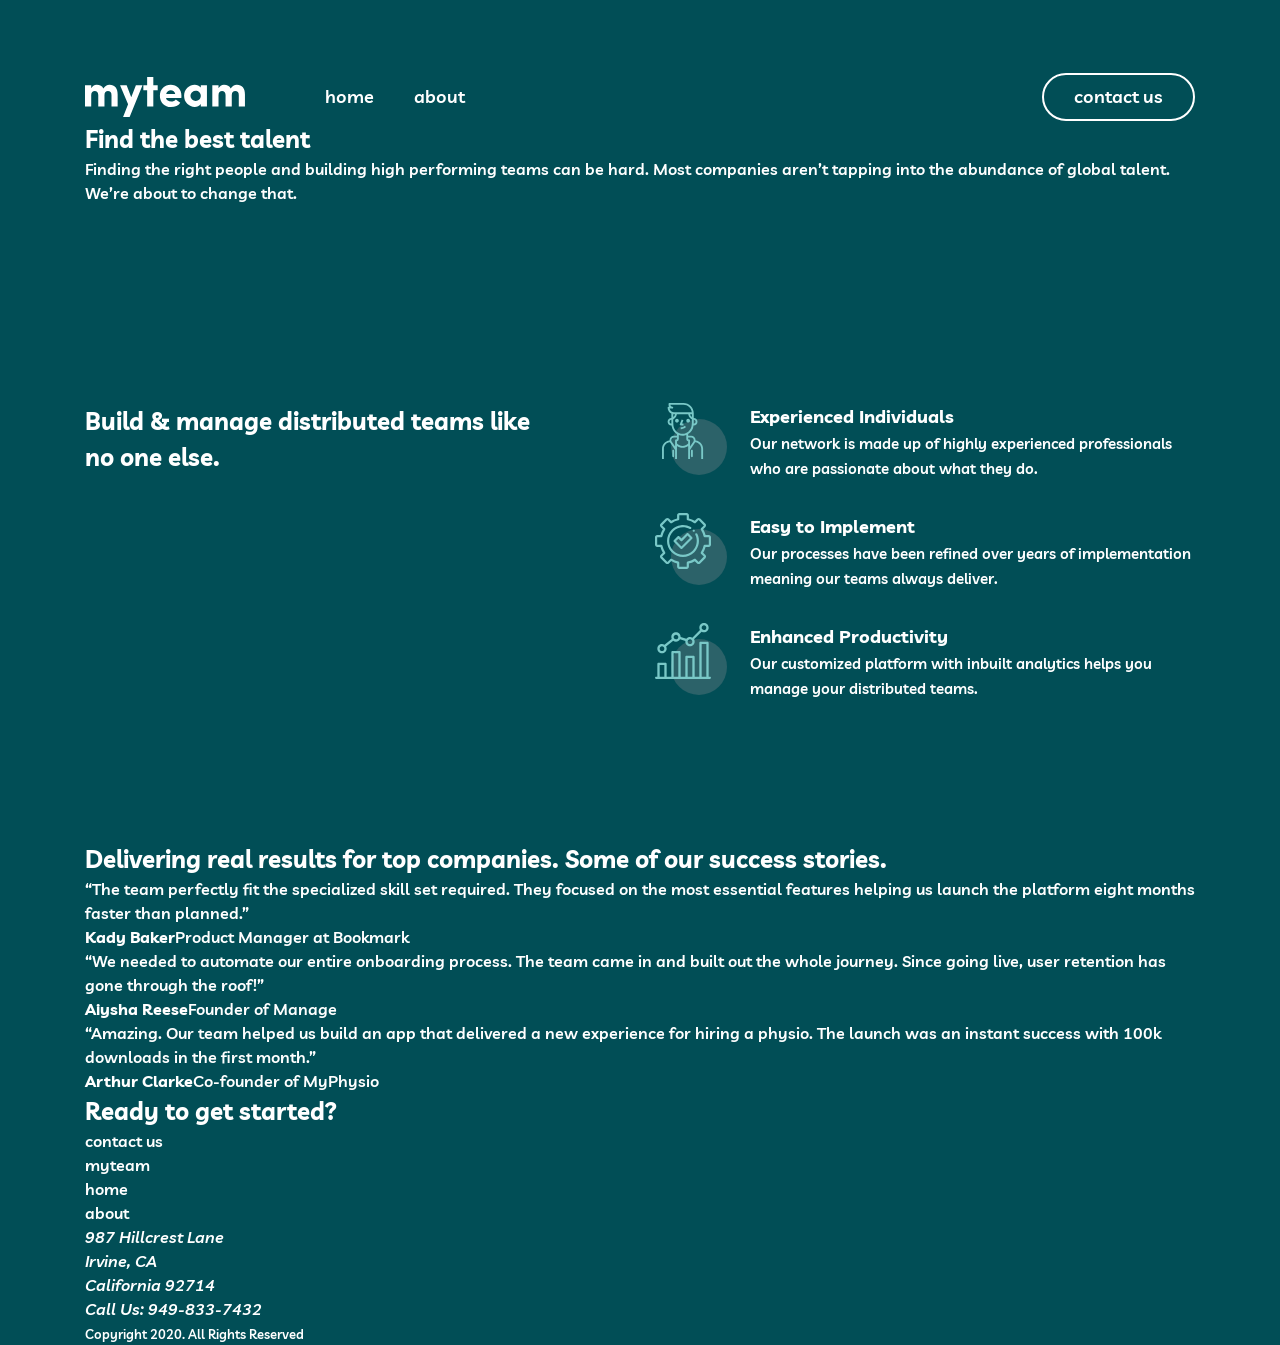
==== index.html @ cf7b3258 "D03.2: style three benefit rows" ====
<!doctype html>
<html lang="en">
  <head>
    <meta charset="UTF-8" />
    <meta name="viewport" content="width=device-width, initial-scale=1.0" />
    <meta name="description" content="myteam — building outstanding teams" />
    <title>Home | myteam</title>
    <!-- Fonts loaded on every page; do not add another @import. -->
    <link rel="preconnect" href="https://fonts.googleapis.com" />
    <link rel="preconnect" href="https://fonts.gstatic.com" crossorigin />
    <link href="https://fonts.googleapis.com/css2?family=Livvic:wght@600;700&display=swap" rel="stylesheet" />
    <!-- CSS order is important: reset, shared base, shared components, page-specific. -->
    <link rel="stylesheet" href="css/normalize.css" />
    <link rel="stylesheet" href="css/general.css" />
    <link rel="stylesheet" href="css/global.css" />
    <link rel="stylesheet" href="css/style.css" />
    <!-- JS is intentionally empty: behavior is implemented in the assigned Jira task. -->
    <script src="js/main.js" defer></script>
    <script src="js/navigation.js" defer></script>
  </head>
  <body>
    <!-- START D01 / T01 / M01: GLOBAL NAVIGATION; edit this entire <header class="site-header"> only for Navigation tasks. -->
    <header class="site-header">
      <div class="container">
        <nav class="site-nav" aria-label="Main navigation">
          <a class="site-nav__logo" href="index.html" aria-label="myteam – Home">
            <img src="img/icons/nav-logo.svg" alt="myteam" />
          </a>
          <!-- M01: hamburger button; implement mobile appearance and JS in the Mobile Navigation task. -->
          <button
            class="site-nav__toggle"
            type="button"
            aria-label="Open menu"
            aria-controls="site-nav-panel"
            aria-expanded="false"
          >
            <span aria-hidden="true">☰</span>
          </button>
          <!-- One set of links is reused for desktop, tablet and mobile. Do not duplicate the <nav>. -->
          <div class="site-nav__panel" id="site-nav-panel">
            <button class="site-nav__close" type="button" aria-label="Close menu">
              <span aria-hidden="true">×</span>
            </button>
            <ul class="site-nav__links">
              <li><a href="index.html" aria-current="page">home</a></li>
              <li><a href="about.html">about</a></li>
            </ul>
            <a class="site-nav__contact" href="contact.html">contact us</a>
          </div>
        </nav>
      </div>
    </header>
    <!-- END D01 / T01 / M01: GLOBAL NAVIGATION -->
    <main id="main-content">
      <!-- START D02 / T02 / M02: HOME HERO; only <section class="home-hero">. Navigation is NOT part of this task. -->
      <section class="home-hero" aria-labelledby="home-title">
        <div class="container">
          <h1 class="home-hero__title" id="home-title">Find the best <span>talent</span></h1>
          <p class="home-hero__text">
            Finding the right people and building high performing teams can be hard. Most companies aren’t tapping into
            the abundance of global talent. We’re about to change that.
          </p>
          <!-- D02: insert Figma decorative elements here or via scoped CSS. -->
        </div>
      </section>
      <!-- END D02 / T02 / M02: HOME HERO -->

      <!-- START D03 / T03 / M03: HOME BENEFITS; only <section class="home-features">. -->
      <section class="home-features" aria-labelledby="features-title">
        <div class="container">
          <h2 class="home-features__title" id="features-title">
            Build &amp; manage distributed teams like no one else.
          </h2>
          <ul class="home-features__list">
            <li class="home-features__item">
              <!-- D03: add icon exported from Figma. -->
              <img class="home-features__icon" src="img/icons/icon-person.svg" alt="Person icon" />
              <article class="home-features__content">
                <h3>Experienced Individuals</h3>
                <p>Our network is made up of highly experienced professionals who are passionate about what they do.</p>
              </article>
            </li>
            <li class="home-features__item">
              <!-- D03: add icon exported from Figma. -->
              <img class="home-features__icon" src="img/icons/icon-cog.svg" alt="Gear with checkmark icon" />
              <article class="home-features__content">
                <h3>Easy to Implement</h3>
                <p>Our processes have been refined over years of implementation meaning our teams always deliver.</p>
              </article>
            </li>
            <li class="home-features__item">
              <!-- D03: add icon exported from Figma. -->
              <img class="home-features__icon" src="img/icons/icon-chart.svg" alt="Productivity chart icon" />
              <article class="home-features__content">
                <h3>Enhanced Productivity</h3>
                <p>Our customized platform with inbuilt analytics helps you manage your distributed teams.</p>
              </article>
            </li>
          </ul>
        </div>
      </section>
      <!-- END D03 / T03 / M03: HOME BENEFITS -->

      <!-- START D04 / T04 / M04: HOME TESTIMONIALS; only <section class="home-testimonials">. -->
      <section class="home-testimonials" aria-labelledby="testimonials-title">
        <div class="container">
          <h2 class="home-testimonials__title" id="testimonials-title">
            Delivering real results for top companies. Some of our success stories.
          </h2>
          <div class="home-testimonials__grid">
            <figure class="home-testimonials__item">
              <blockquote>
                <p>
                  “The team perfectly fit the specialized skill set required. They focused on the most essential
                  features helping us launch the platform eight months faster than planned.”
                </p>
              </blockquote>
              <figcaption><strong>Kady Baker</strong><span>Product Manager at Bookmark</span></figcaption>
              <!-- D04: add Kady portrait from Figma. -->
            </figure>
            <figure class="home-testimonials__item">
              <blockquote>
                <p>
                  “We needed to automate our entire onboarding process. The team came in and built out the whole
                  journey. Since going live, user retention has gone through the roof!”
                </p>
              </blockquote>
              <figcaption><strong>Aiysha Reese</strong><span>Founder of Manage</span></figcaption>
              <!-- D04: add Aiysha portrait from Figma. -->
            </figure>
            <figure class="home-testimonials__item">
              <blockquote>
                <p>
                  “Amazing. Our team helped us build an app that delivered a new experience for hiring a physio. The
                  launch was an instant success with 100k downloads in the first month.”
                </p>
              </blockquote>
              <figcaption><strong>Arthur Clarke</strong><span>Co-founder of MyPhysio</span></figcaption>
              <!-- D04: add Arthur portrait from Figma. -->
            </figure>
          </div>
        </div>
      </section>
      <!-- END D04 / T04 / M04: HOME TESTIMONIALS -->
    </main>
    <!-- START D09 / T09 / M09: GLOBAL CTA; present on Home and About only. -->
    <aside class="site-cta" aria-labelledby="cta-heading">
      <div class="container">
        <h2 id="cta-heading" class="site-cta__title">Ready to get started?</h2>
        <a class="site-cta__link" href="contact.html">contact us</a>
      </div>
    </aside>
    <!-- END D09 / T09 / M09: GLOBAL CTA -->
    <!-- START D09 / T09 / M09: GLOBAL FOOTER; identical ownership on all three pages. -->
    <footer class="site-footer">
      <div class="container">
        <div class="site-footer__brand">
          <a class="site-footer__logo" href="index.html" aria-label="myteam – Home">myteam</a>
          <nav aria-label="Footer navigation">
            <ul class="site-footer__links">
              <li><a href="index.html">home</a></li>
              <li><a href="about.html">about</a></li>
            </ul>
          </nav>
        </div>
        <address class="site-footer__address">
          987 Hillcrest Lane<br />Irvine, CA<br />California 92714<br /><a href="tel:+19498337432"
            >Call Us: 949-833-7432</a
          >
        </address>
        <div class="site-footer__social">
          <!-- D09: insert Figma social SVG links with accessible labels. -->
        </div>
        <small class="site-footer__copy">Copyright 2020. All Rights Reserved</small>
      </div>
    </footer>
    <!-- END D09 / T09 / M09: GLOBAL FOOTER -->
  </body>
</html>
---- css/general.css ----
/* Shared tokens, typography, layout utilities. Desktop-first project. */
:root {
  --color-midnight-green: #014e56;
  --color-light-coral: #f67e7e;
  --color-white: #ffffff;
  --color-rapture-blue: #79c8c7;
  --color-police-blue: #2c6269;
  --color-deep-jungle-green: #004047;
  --color-sacramento-green: #012f34;
  --color-dark-green: #002529;
  --font-main: "Livvic", Arial, sans-serif;
  --container-max: 1110px;
  --page-gutter: 24px;
}
html { scroll-behavior: smooth; }
body { min-width: 320px; font-family: var(--font-main); font-weight: 600; line-height: 1.5; color: var(--color-white); background: var(--color-midnight-green); }
.container { width: min(calc(100% - 2 * var(--page-gutter)), var(--container-max)); margin-inline: auto; }
a { text-decoration: none; }
a:focus-visible, button:focus-visible, input:focus-visible, textarea:focus-visible { outline: 3px solid var(--color-rapture-blue); outline-offset: 3px; }
/* Livvic loaded via Google Fonts <link> in each HTML page. */
/* Breakpoints to coordinate with Figma: tablet and mobile styles are intentionally not implemented. */

/* Antraščių storis pagal Figma Design System; dydžiai nustatomi konkrečiose sekcijose. */
h1, h2, h3 { font-weight: 700; }
---- css/global.css ----
/* Shared components on all pages. Do NOT edit normalize.css or general.css for a section. */
/* GLOBAL NAVIGATION <header.site-header> / <nav.site-nav>: D01, T01, M01. */
/* GLOBAL CTA <aside.site-cta>: D09, T09, M09 (Home and About only). */
/* GLOBAL FOOTER <footer.site-footer>: D09, T09, M09 (all pages). */
/* Tablet and Mobile rules are deliberately placed after Desktop rules. */

/* =================== DESKTOP =================== */

/* ===== START D01 — NAVIGATION | OWNED SELECTORS: .site-header, .site-nav, .site-nav__logo, .site-nav__panel, .site-nav__links, .site-nav__contact, .site-nav__toggle, .site-nav__close ===== */
/* Initial scaffold behavior: menu controls are hidden on Desktop. M01 shows them on Mobile. */

.site-header {
  padding-top: 4.56rem;
}

.site-nav {
  display: flex;
  align-items: center;
  gap: 5rem;
  font-size: 1.125rem;
  line-height: 1.75rem;
}

.site-nav__logo {
  display: block;
  flex-shrink: 0;
  width: 10rem;
  height: 2.5rem;
}

.site-nav__logo img {
  display: block;
  width: 100%;
  height: 100%;
}

.site-nav__panel {
  display: flex;
  flex: 1;
  align-items: center;
  justify-content: space-between;
}

.site-nav__links {
  display: flex;
  align-items: center;
  gap: 2.5rem;
  list-style: none;
  margin: 0;
  padding: 0;
}

.site-nav__links a {
  display: block;
}

.site-nav__links a:hover {
  color: var(--color-light-coral);
}

.site-nav__contact {
  display: flex;
  align-items: center;
  justify-content: center;
  width: 9.5625rem;
  height: 3rem;
  flex-shrink: 0;
  border-radius: 1.5rem;
  border: 2px solid var(--color-white);
  font-size: 1.125rem;
  line-height: 1.75rem;
}

.site-nav__contact:hover {
  background-color: var(--color-white);
  color: var(--color-dark-green);
}

.site-nav__toggle,
.site-nav__close {
  display: none;
}

/* D01: add remaining desktop navigation styles here. */

/* ===== END D01 — NAVIGATION ===== */

/* ===== START D09 — CTA | OWNED SELECTORS: .site-cta and children ===== */
/* Add only D09 — CTA rules for .site-cta and children here. */
/* ===== END D09 — CTA ===== */

/* ===== START D09 — FOOTER | OWNED SELECTORS: .site-footer and children ===== */
/* Add only D09 — FOOTER rules for .site-footer and children here. */
/* ===== END D09 — FOOTER ===== */

/* =================== TABLET | 1023px and below =================== */

/* ===== START T01 — NAVIGATION | OWNED SELECTORS: .site-header, .site-nav and children ===== */
@media (max-width: 1023px) {
  /* Add only T01 — NAVIGATION rules for .site-header, .site-nav and children here. */
}
/* ===== END T01 — NAVIGATION ===== */

/* ===== START T09 — CTA | OWNED SELECTORS: .site-cta and children ===== */
@media (max-width: 1023px) {
  /* Add only T09 — CTA rules for .site-cta and children here. */
}
/* ===== END T09 — CTA ===== */

/* ===== START T09 — FOOTER | OWNED SELECTORS: .site-footer and children ===== */
@media (max-width: 1023px) {
  /* Add only T09 — FOOTER rules for .site-footer and children here. */
}
/* ===== END T09 — FOOTER ===== */

/* =================== MOBILE | 767px and below =================== */

/* ===== START M01 — NAVIGATION | OWNED SELECTORS: .site-header, .site-nav and children ===== */
@media (max-width: 767px) {
  /* Add only M01 — NAVIGATION rules for .site-header, .site-nav and children here. */
}
/* ===== END M01 — NAVIGATION ===== */

/* ===== START M09 — CTA | OWNED SELECTORS: .site-cta and children ===== */
@media (max-width: 767px) {
  /* Add only M09 — CTA rules for .site-cta and children here. */
}
/* ===== END M09 — CTA ===== */

/* ===== START M09 — FOOTER | OWNED SELECTORS: .site-footer and children ===== */
@media (max-width: 767px) {
  /* Add only M09 — FOOTER rules for .site-footer and children here. */
}
/* ===== END M09 — FOOTER ===== */
---- css/style.css ----
/* Home page only: index.html. Do not style Navigation, CTA or Footer here. */

/* =================== DESKTOP =================== */

/* ===== START D02 — HOME HERO | OWNED SELECTORS: .home-hero and children ===== */
/* Add only D02 — HOME HERO rules for .home-hero and children here. */
/* ===== END D02 — HOME HERO ===== */

/* ===== START D03 — HOME BENEFITS | OWNED SELECTORS: .home-features and children ===== */
.home-features {
  padding-block: 8.75rem;
}

.home-features > .container {
  display: grid;
  grid-template-columns: minmax(0, 27.8125rem) minmax(0, 33.75rem);
  column-gap: 7.8125rem;
  align-items: start;
}

.home-features__title {
  margin-top: 3.625rem;
}

.home-features__list {
  display: flex;
  flex-direction: column;
  gap: 2rem;
  margin-top: 3.625rem;
  list-style: none;
  padding: 0;
}

.home-features__item {
  display: flex;
  align-items: flex-start;
  gap: 1.4375rem;
}

.home-features__icon {
  width: 4.5rem;
  height: 4.5rem;
  flex-shrink: 0;
}

.home-features__content h3 {
  margin: 0;
  font-size: 1.125rem;
  line-height: 1.75rem;
}

.home-features__content p {
  margin: 0;
  font-size: 0.9375rem;
  line-height: 1.5625rem;
}

/* Add only D03 — HOME BENEFITS rules for .home-features and children here. */
/* ===== END D03 — HOME BENEFITS ===== */

/* ===== START D04 — HOME TESTIMONIALS | OWNED SELECTORS: .home-testimonials and children ===== */
/* Add only D04 — HOME TESTIMONIALS rules for .home-testimonials and children here. */
/* ===== END D04 — HOME TESTIMONIALS ===== */


/* =================== TABLET | 1023px and below =================== */

/* ===== START T02 — HOME HERO | OWNED SELECTORS: .home-hero and children ===== */
@media (max-width: 1023px) {
  /* Add only T02 — HOME HERO rules for .home-hero and children here. */
}
/* ===== END T02 — HOME HERO ===== */

/* ===== START T03 — HOME BENEFITS | OWNED SELECTORS: .home-features and children ===== */
@media (max-width: 1023px) {
  /* Add only T03 — HOME BENEFITS rules for .home-features and children here. */
}
/* ===== END T03 — HOME BENEFITS ===== */

/* ===== START T04 — HOME TESTIMONIALS | OWNED SELECTORS: .home-testimonials and children ===== */
@media (max-width: 1023px) {
  /* Add only T04 — HOME TESTIMONIALS rules for .home-testimonials and children here. */
}
/* ===== END T04 — HOME TESTIMONIALS ===== */


/* =================== MOBILE | 767px and below =================== */

/* ===== START M02 — HOME HERO | OWNED SELECTORS: .home-hero and children ===== */
@media (max-width: 767px) {
  /* Add only M02 — HOME HERO rules for .home-hero and children here. */
}
/* ===== END M02 — HOME HERO ===== */

/* ===== START M03 — HOME BENEFITS | OWNED SELECTORS: .home-features and children ===== */
@media (max-width: 767px) {
  /* Add only M03 — HOME BENEFITS rules for .home-features and children here. */
}
/* ===== END M03 — HOME BENEFITS ===== */

/* ===== START M04 — HOME TESTIMONIALS | OWNED SELECTORS: .home-testimonials and children ===== */
@media (max-width: 767px) {
  /* Add only M04 — HOME TESTIMONIALS rules for .home-testimonials and children here. */
}
/* ===== END M04 — HOME TESTIMONIALS ===== */
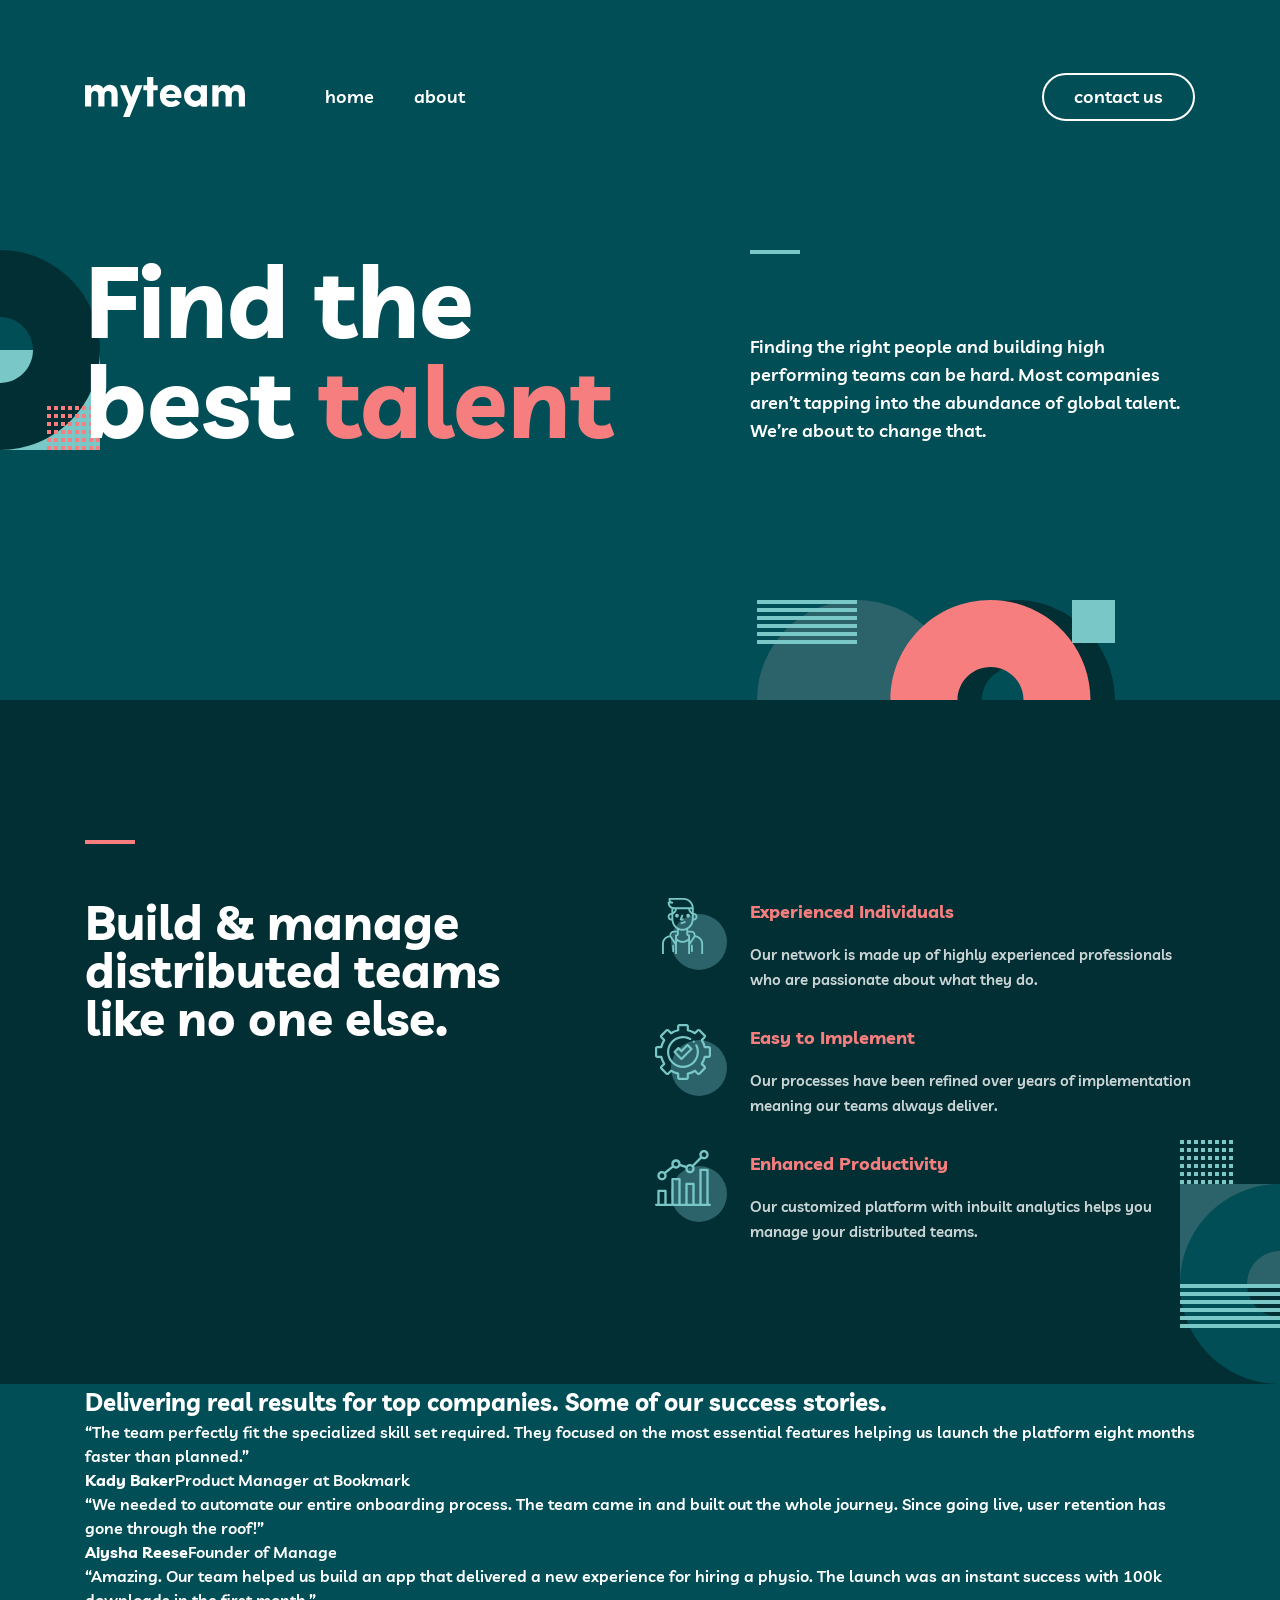
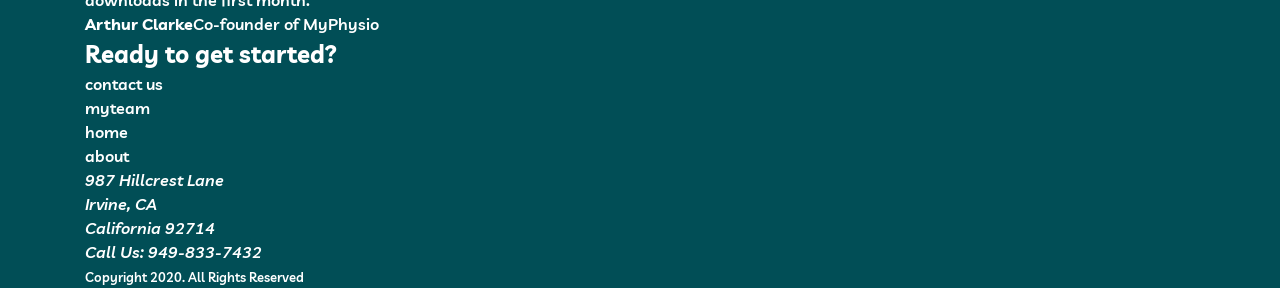
==== commit 14f7b323: "Merge pull request #3 from Spr1ntLab/d02-desktop-home-hero D02: implement desktop home hero" ====
--- a/index.html
+++ b/index.html
@@ -55,11 +55,18 @@
       <!-- START D02 / T02 / M02: HOME HERO; only <section class="home-hero">. Navigation is NOT part of this task. -->
       <section class="home-hero" aria-labelledby="home-title">
         <div class="container">
-          <h1 class="home-hero__title" id="home-title">Find the best <span>talent</span></h1>
-          <p class="home-hero__text">
-            Finding the right people and building high performing teams can be hard. Most companies aren’t tapping into
-            the abundance of global talent. We’re about to change that.
-          </p>
+          <h1 class="home-hero__title" id="home-title">
+            Find the<br />
+            best <span>talent</span>
+          </h1>
+          <div class="home-hero__content">
+            <span class="home-hero__line" aria-hidden="true"></span>
+            <p class="home-hero__text">
+              Finding the right people and building high performing teams can be hard. Most companies aren’t tapping
+              into the abundance of global talent. We’re about to change that.
+            </p>
+          </div>
+
           <!-- D02: insert Figma decorative elements here or via scoped CSS. -->
         </div>
       </section>
--- a/css/style.css
+++ b/css/style.css
@@ -4,11 +4,81 @@
 
 /* ===== START D02 — HOME HERO | OWNED SELECTORS: .home-hero and children ===== */
 /* Add only D02 — HOME HERO rules for .home-hero and children here. */
+.home-hero {
+  min-height: 36.19rem;
+  background-image:
+    url("../img/decorative/bg-home-hero-left.svg"),
+    url("../img/decorative/bg-home-hero-bottom.svg");
+  background-repeat: no-repeat;
+  background-position:
+    left 0px top 129px,
+    right 165px bottom;
+}
+
+.home-hero .container {
+  display: grid;
+  grid-template-columns: 39.6875rem 27.8125rem;
+  column-gap: 1.875rem;
+  align-items: start;
+  padding-top: 8.0625rem;
+}
+
+.home-hero__title,
+.home-hero__content {
+  min-width: 0;
+}
+
+.home-hero__title {
+  font-size: 6.25rem;
+  font-weight: 700;
+  line-height: 1;
+}
+
+.home-hero__title span {
+  color: var(--color-light-coral);
+}
+
+.home-hero__content {
+  display: flex;
+  flex-direction: column;
+  align-items: flex-start;
+}
+
+.home-hero__line {
+  display: block;
+  width: 3.125rem;
+  height: 0.25rem;
+  background-color: var(--color-rapture-blue);
+}
+
+.home-hero__text {
+  font-size: 1.125rem;
+  font-weight: 600;
+  line-height: 1.75rem;
+  margin-top: 4.9375rem;
+}
+
 /* ===== END D02 — HOME HERO ===== */
 
 /* ===== START D03 — HOME BENEFITS | OWNED SELECTORS: .home-features and children ===== */
 .home-features {
   padding-block: 8.75rem;
+  background-color: var(--color-sacramento-green);
+  position: relative;
+  overflow: hidden;
+}
+
+.home-features::after {
+  content: "";
+  position: absolute;
+  bottom: 0;
+  right: -6.25rem;
+  width: 12.5rem;
+  height: 15.25rem;
+  background-image: url("../img/decorative/bg-pattern-home-benefits.svg");
+  background-repeat: no-repeat;
+  background-size: contain;
+  pointer-events: none;
 }
 
 .home-features > .container {
@@ -20,6 +90,19 @@
 
 .home-features__title {
   margin-top: 3.625rem;
+  font-size: 3rem;
+  line-height: 3rem;
+  position: relative;
+}
+
+.home-features__title::before {
+  content: "";
+  position: absolute;
+  top: -3.625rem;
+  left: 0;
+  width: 3.125rem;
+  height: 0.25rem;
+  background-color: var(--color-light-coral);
 }
 
 .home-features__list {
@@ -43,16 +126,25 @@
   flex-shrink: 0;
 }
 
+.home-features__content {
+  display: flex;
+  flex-direction: column;
+  gap: 1rem;
+  min-width: 0;
+}
+
 .home-features__content h3 {
   margin: 0;
   font-size: 1.125rem;
   line-height: 1.75rem;
+  color: var(--color-light-coral);
 }
 
 .home-features__content p {
   margin: 0;
   font-size: 0.9375rem;
   line-height: 1.5625rem;
+  opacity: 0.8;
 }
 
 /* Add only D03 — HOME BENEFITS rules for .home-features and children here. */
@@ -61,7 +153,6 @@
 /* ===== START D04 — HOME TESTIMONIALS | OWNED SELECTORS: .home-testimonials and children ===== */
 /* Add only D04 — HOME TESTIMONIALS rules for .home-testimonials and children here. */
 /* ===== END D04 — HOME TESTIMONIALS ===== */
-
 
 /* =================== TABLET | 1023px and below =================== */
 
@@ -83,7 +174,6 @@
 }
 /* ===== END T04 — HOME TESTIMONIALS ===== */
 
-
 /* =================== MOBILE | 767px and below =================== */
 
 /* ===== START M02 — HOME HERO | OWNED SELECTORS: .home-hero and children ===== */
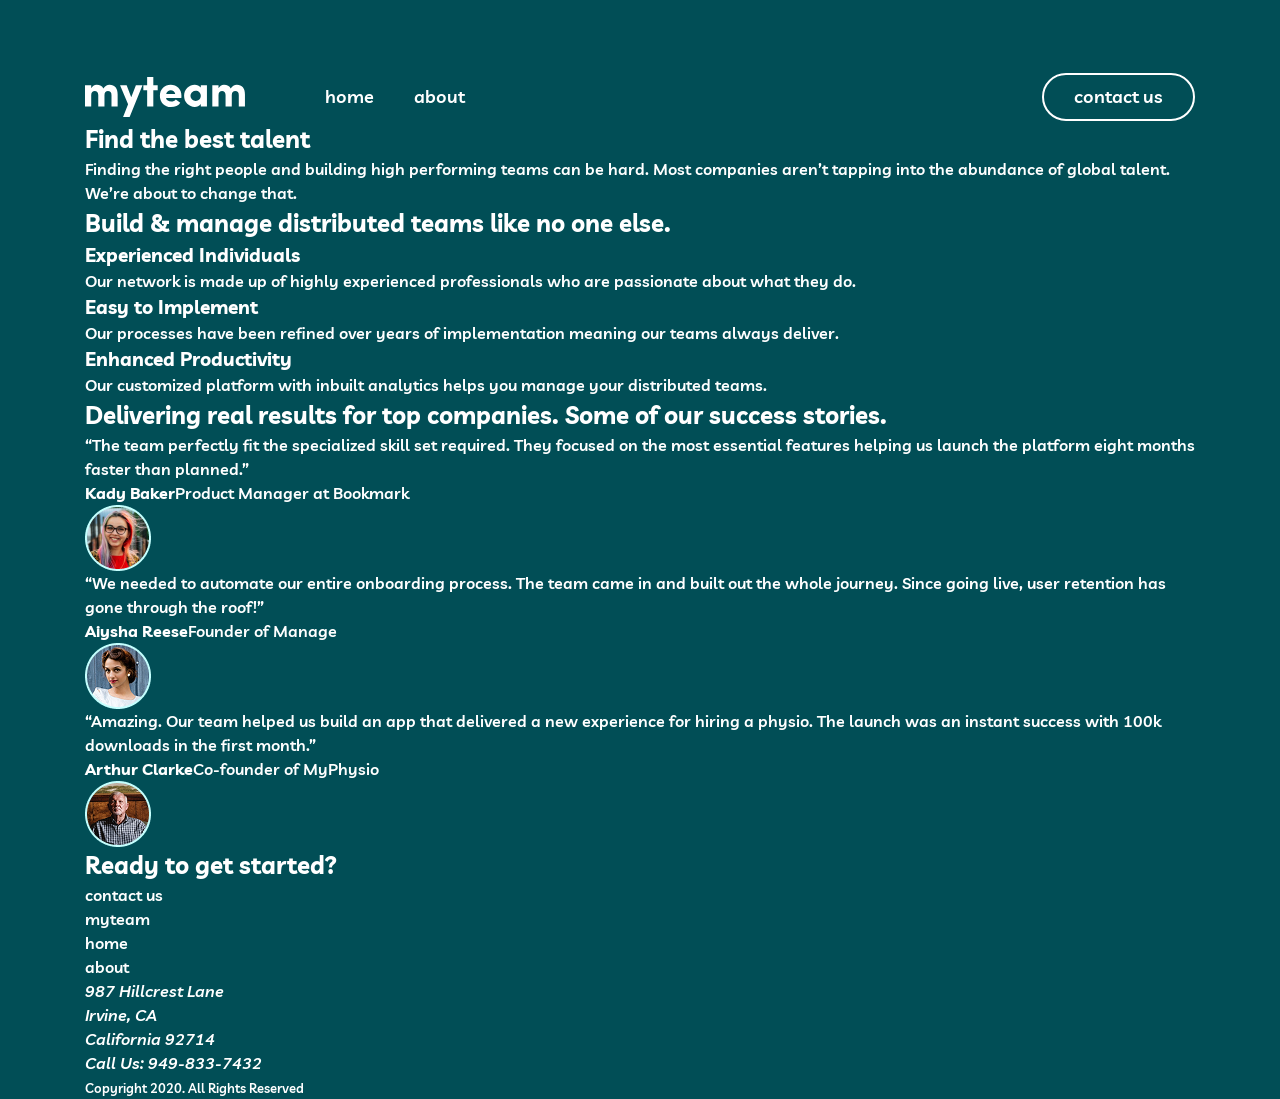
==== commit 1f468d51: "style for quotes and author details added" ====
--- a/index.html
+++ b/index.html
@@ -55,18 +55,11 @@
       <!-- START D02 / T02 / M02: HOME HERO; only <section class="home-hero">. Navigation is NOT part of this task. -->
       <section class="home-hero" aria-labelledby="home-title">
         <div class="container">
-          <h1 class="home-hero__title" id="home-title">
-            Find the<br />
-            best <span>talent</span>
-          </h1>
-          <div class="home-hero__content">
-            <span class="home-hero__line" aria-hidden="true"></span>
-            <p class="home-hero__text">
-              Finding the right people and building high performing teams can be hard. Most companies aren’t tapping
-              into the abundance of global talent. We’re about to change that.
-            </p>
-          </div>
-
+          <h1 class="home-hero__title" id="home-title">Find the best <span>talent</span></h1>
+          <p class="home-hero__text">
+            Finding the right people and building high performing teams can be hard. Most companies aren’t tapping into
+            the abundance of global talent. We’re about to change that.
+          </p>
           <!-- D02: insert Figma decorative elements here or via scoped CSS. -->
         </div>
       </section>
@@ -81,7 +74,6 @@
           <ul class="home-features__list">
             <li class="home-features__item">
               <!-- D03: add icon exported from Figma. -->
-              <img class="home-features__icon" src="img/icons/icon-person.svg" alt="Person icon" />
               <article class="home-features__content">
                 <h3>Experienced Individuals</h3>
                 <p>Our network is made up of highly experienced professionals who are passionate about what they do.</p>
@@ -89,7 +81,6 @@
             </li>
             <li class="home-features__item">
               <!-- D03: add icon exported from Figma. -->
-              <img class="home-features__icon" src="img/icons/icon-cog.svg" alt="Gear with checkmark icon" />
               <article class="home-features__content">
                 <h3>Easy to Implement</h3>
                 <p>Our processes have been refined over years of implementation meaning our teams always deliver.</p>
@@ -97,7 +88,6 @@
             </li>
             <li class="home-features__item">
               <!-- D03: add icon exported from Figma. -->
-              <img class="home-features__icon" src="img/icons/icon-chart.svg" alt="Productivity chart icon" />
               <article class="home-features__content">
                 <h3>Enhanced Productivity</h3>
                 <p>Our customized platform with inbuilt analytics helps you manage your distributed teams.</p>
@@ -124,6 +114,7 @@
               </blockquote>
               <figcaption><strong>Kady Baker</strong><span>Product Manager at Bookmark</span></figcaption>
               <!-- D04: add Kady portrait from Figma. -->
+               <img src="img/clients/kady-baker-testimonials.png.png" alt="kady-baker">
             </figure>
             <figure class="home-testimonials__item">
               <blockquote>
@@ -134,6 +125,7 @@
               </blockquote>
               <figcaption><strong>Aiysha Reese</strong><span>Founder of Manage</span></figcaption>
               <!-- D04: add Aiysha portrait from Figma. -->
+               <img src="img/clients/aiysha-reese_testimonials.png.png" alt="aiysha-reese">
             </figure>
             <figure class="home-testimonials__item">
               <blockquote>
@@ -144,6 +136,7 @@
               </blockquote>
               <figcaption><strong>Arthur Clarke</strong><span>Co-founder of MyPhysio</span></figcaption>
               <!-- D04: add Arthur portrait from Figma. -->
+               <img src="img/clients/arthur-clarke_testimonials.png.png" alt="arthur-clarke">
             </figure>
           </div>
         </div>
--- a/css/style.css
+++ b/css/style.css
@@ -4,155 +4,44 @@
 
 /* ===== START D02 — HOME HERO | OWNED SELECTORS: .home-hero and children ===== */
 /* Add only D02 — HOME HERO rules for .home-hero and children here. */
-.home-hero {
-  min-height: 36.19rem;
-  background-image:
-    url("../img/decorative/bg-home-hero-left.svg"),
-    url("../img/decorative/bg-home-hero-bottom.svg");
-  background-repeat: no-repeat;
-  background-position:
-    left 0px top 129px,
-    right 165px bottom;
-}
-
-.home-hero .container {
-  display: grid;
-  grid-template-columns: 39.6875rem 27.8125rem;
-  column-gap: 1.875rem;
-  align-items: start;
-  padding-top: 8.0625rem;
-}
-
-.home-hero__title,
-.home-hero__content {
-  min-width: 0;
-}
-
-.home-hero__title {
-  font-size: 6.25rem;
-  font-weight: 700;
-  line-height: 1;
-}
-
-.home-hero__title span {
-  color: var(--color-light-coral);
-}
-
-.home-hero__content {
-  display: flex;
-  flex-direction: column;
-  align-items: flex-start;
-}
-
-.home-hero__line {
-  display: block;
-  width: 3.125rem;
-  height: 0.25rem;
-  background-color: var(--color-rapture-blue);
-}
-
-.home-hero__text {
-  font-size: 1.125rem;
-  font-weight: 600;
-  line-height: 1.75rem;
-  margin-top: 4.9375rem;
-}
-
 /* ===== END D02 — HOME HERO ===== */
 
 /* ===== START D03 — HOME BENEFITS | OWNED SELECTORS: .home-features and children ===== */
-.home-features {
-  padding-block: 8.75rem;
-  background-color: var(--color-sacramento-green);
-  position: relative;
-  overflow: hidden;
-}
-
-.home-features::after {
-  content: "";
-  position: absolute;
-  bottom: 0;
-  right: -6.25rem;
-  width: 12.5rem;
-  height: 15.25rem;
-  background-image: url("../img/decorative/bg-pattern-home-benefits.svg");
-  background-repeat: no-repeat;
-  background-size: contain;
-  pointer-events: none;
-}
-
-.home-features > .container {
-  display: grid;
-  grid-template-columns: minmax(0, 27.8125rem) minmax(0, 33.75rem);
-  column-gap: 7.8125rem;
-  align-items: start;
-}
-
-.home-features__title {
-  margin-top: 3.625rem;
-  font-size: 3rem;
-  line-height: 3rem;
-  position: relative;
-}
-
-.home-features__title::before {
-  content: "";
-  position: absolute;
-  top: -3.625rem;
-  left: 0;
-  width: 3.125rem;
-  height: 0.25rem;
-  background-color: var(--color-light-coral);
-}
-
-.home-features__list {
-  display: flex;
-  flex-direction: column;
-  gap: 2rem;
-  margin-top: 3.625rem;
-  list-style: none;
-  padding: 0;
-}
-
-.home-features__item {
-  display: flex;
-  align-items: flex-start;
-  gap: 1.4375rem;
-}
-
-.home-features__icon {
-  width: 4.5rem;
-  height: 4.5rem;
-  flex-shrink: 0;
-}
-
-.home-features__content {
-  display: flex;
-  flex-direction: column;
-  gap: 1rem;
-  min-width: 0;
-}
-
-.home-features__content h3 {
-  margin: 0;
-  font-size: 1.125rem;
-  line-height: 1.75rem;
-  color: var(--color-light-coral);
-}
-
-.home-features__content p {
-  margin: 0;
-  font-size: 0.9375rem;
-  line-height: 1.5625rem;
-  opacity: 0.8;
-}
-
 /* Add only D03 — HOME BENEFITS rules for .home-features and children here. */
 /* ===== END D03 — HOME BENEFITS ===== */
 
 /* ===== START D04 — HOME TESTIMONIALS | OWNED SELECTORS: .home-testimonials and children ===== */
+@media (min-width: 1440px) {
+  .home-testimonials__title {
+    text-align: center;
+    font-size: 48px;
+    margin-bottom: 59px;
+  }
+  .home-testimonials__grid {
+    display: grid;
+    grid-template-columns: repeat(3, minmax(0, 1fr));
+    align-items: center;
+    gap: 33px;
+    text-align: center;
+  }
+  .home-testimonials__item {
+    display: flex;
+    flex-direction: column;
+    align-items: center;
+    gap: 24px;
+  }
+  figcaption {
+    display: grid;
+  }
+  span{
+    font-style: italic;
+  }
+  }
+
+
 /* Add only D04 — HOME TESTIMONIALS rules for .home-testimonials and children here. */
 /* ===== END D04 — HOME TESTIMONIALS ===== */
+
 
 /* =================== TABLET | 1023px and below =================== */
 
@@ -174,6 +63,7 @@
 }
 /* ===== END T04 — HOME TESTIMONIALS ===== */
 
+
 /* =================== MOBILE | 767px and below =================== */
 
 /* ===== START M02 — HOME HERO | OWNED SELECTORS: .home-hero and children ===== */
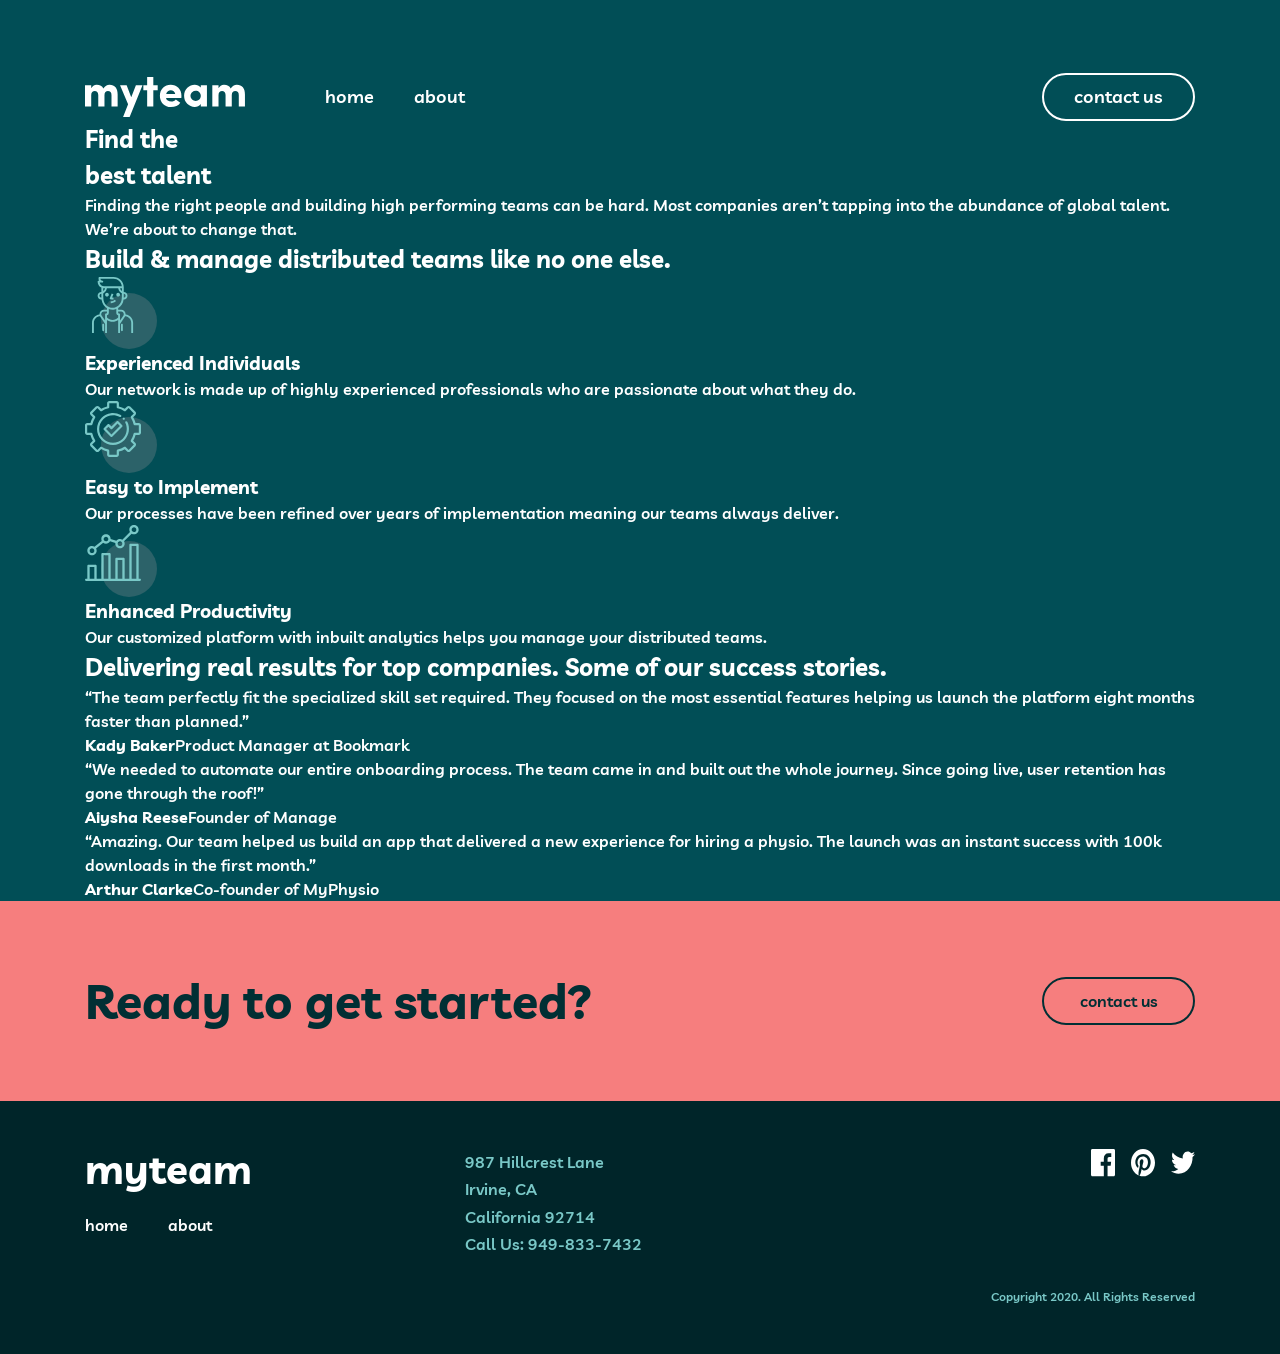
==== commit e3d51924: "D09: style CTA and footer with social icons" ====
--- a/index.html
+++ b/index.html
@@ -55,11 +55,18 @@
       <!-- START D02 / T02 / M02: HOME HERO; only <section class="home-hero">. Navigation is NOT part of this task. -->
       <section class="home-hero" aria-labelledby="home-title">
         <div class="container">
-          <h1 class="home-hero__title" id="home-title">Find the best <span>talent</span></h1>
-          <p class="home-hero__text">
-            Finding the right people and building high performing teams can be hard. Most companies aren’t tapping into
-            the abundance of global talent. We’re about to change that.
-          </p>
+          <h1 class="home-hero__title" id="home-title">
+            Find the<br />
+            best <span>talent</span>
+          </h1>
+          <div class="home-hero__content">
+            <span class="home-hero__line" aria-hidden="true"></span>
+            <p class="home-hero__text">
+              Finding the right people and building high performing teams can be hard. Most companies aren’t tapping
+              into the abundance of global talent. We’re about to change that.
+            </p>
+          </div>
+
           <!-- D02: insert Figma decorative elements here or via scoped CSS. -->
         </div>
       </section>
@@ -74,6 +81,7 @@
           <ul class="home-features__list">
             <li class="home-features__item">
               <!-- D03: add icon exported from Figma. -->
+              <img class="home-features__icon" src="img/icons/icon-person.svg" alt="Person icon" />
               <article class="home-features__content">
                 <h3>Experienced Individuals</h3>
                 <p>Our network is made up of highly experienced professionals who are passionate about what they do.</p>
@@ -81,6 +89,7 @@
             </li>
             <li class="home-features__item">
               <!-- D03: add icon exported from Figma. -->
+              <img class="home-features__icon" src="img/icons/icon-cog.svg" alt="Gear with checkmark icon" />
               <article class="home-features__content">
                 <h3>Easy to Implement</h3>
                 <p>Our processes have been refined over years of implementation meaning our teams always deliver.</p>
@@ -88,6 +97,7 @@
             </li>
             <li class="home-features__item">
               <!-- D03: add icon exported from Figma. -->
+              <img class="home-features__icon" src="img/icons/icon-chart.svg" alt="Productivity chart icon" />
               <article class="home-features__content">
                 <h3>Enhanced Productivity</h3>
                 <p>Our customized platform with inbuilt analytics helps you manage your distributed teams.</p>
@@ -114,7 +124,6 @@
               </blockquote>
               <figcaption><strong>Kady Baker</strong><span>Product Manager at Bookmark</span></figcaption>
               <!-- D04: add Kady portrait from Figma. -->
-               <img src="img/clients/kady-baker-testimonials.png.png" alt="kady-baker">
             </figure>
             <figure class="home-testimonials__item">
               <blockquote>
@@ -125,7 +134,6 @@
               </blockquote>
               <figcaption><strong>Aiysha Reese</strong><span>Founder of Manage</span></figcaption>
               <!-- D04: add Aiysha portrait from Figma. -->
-               <img src="img/clients/aiysha-reese_testimonials.png.png" alt="aiysha-reese">
             </figure>
             <figure class="home-testimonials__item">
               <blockquote>
@@ -136,7 +144,6 @@
               </blockquote>
               <figcaption><strong>Arthur Clarke</strong><span>Co-founder of MyPhysio</span></figcaption>
               <!-- D04: add Arthur portrait from Figma. -->
-               <img src="img/clients/arthur-clarke_testimonials.png.png" alt="arthur-clarke">
             </figure>
           </div>
         </div>
@@ -170,6 +177,21 @@
         </address>
         <div class="site-footer__social">
           <!-- D09: insert Figma social SVG links with accessible labels. -->
+           <img
+  src="img/icons/footer-social-icons.svg"
+  alt="Facebook, Pinterest and Twitter"
+  width="104"
+  height="28"
+/>
+
+<a href="https://www.facebook.com/"
+   aria-label="Facebook"></a>
+
+<a href="https://www.pinterest.com/"
+   aria-label="Pinterest"></a>
+
+<a href="https://x.com/"
+   aria-label="Twitter"></a>
         </div>
         <small class="site-footer__copy">Copyright 2020. All Rights Reserved</small>
       </div>
--- a/css/global.css
+++ b/css/global.css
@@ -87,10 +87,123 @@
 
 /* ===== START D09 — CTA | OWNED SELECTORS: .site-cta and children ===== */
 /* Add only D09 — CTA rules for .site-cta and children here. */
+.site-cta {
+  background-color: var(--color-light-coral);
+  padding: 76px 0;
+}
+
+.site-cta .container {
+  display: flex;
+  justify-content: space-between;
+  align-items: center;
+  gap: 30px;
+}
+
+.site-cta__title {
+  color: var(--color-sacramento-green);
+  font-size: 48px;
+  line-height: 1;
+  margin: 0;
+}
+
+.site-cta__link {
+  display: inline-flex;
+  justify-content: center;
+  align-items: center;
+  width: 153px;
+  height: 48px;
+  border: 2px solid var(--color-sacramento-green);
+  border-radius: 24px;
+  color: var(--color-sacramento-green);
+  text-decoration: none;
+  flex-shrink: 0;
+}
 /* ===== END D09 — CTA ===== */
 
 /* ===== START D09 — FOOTER | OWNED SELECTORS: .site-footer and children ===== */
 /* Add only D09 — FOOTER rules for .site-footer and children here. */
+.site-footer {
+  background-color: var(--color-dark-green);
+  padding: 48px 0;
+}
+
+.site-footer .container {
+  display: grid;
+  grid-template-columns: 1fr 1fr 1fr;
+  gap: 30px;
+}
+
+.site-footer__brand {
+  display: flex;
+  flex-direction: column;
+  align-items: flex-start;
+  gap: 24px;
+}
+
+.site-footer__logo {
+  color: var(--color-white);
+  font-size: 40px;
+  font-weight: 700;
+  text-decoration: none;
+  line-height: 1;
+}
+
+.site-footer__links {
+  display: flex;
+  gap: 40px;
+  list-style: none;
+  padding: 0;
+  margin: 0;
+}
+
+.site-footer__links a {
+  color: var(--color-white);
+  text-decoration: none;
+}
+
+.site-footer__address {
+  color: var(--color-rapture-blue);
+  font-style: normal;
+  line-height: 1.7;
+}
+
+.site-footer__address a {
+  color: inherit;
+  text-decoration: none;
+}
+
+.site-footer__social {
+  display: grid;
+  grid-template-columns: repeat(3, 1fr);
+  position: relative;
+  width: 104px;
+  height: 28px;
+  justify-self: end;
+}
+
+.site-footer__social img {
+  position: absolute;
+  width: 100%;
+  height: 100%;
+  pointer-events: none;
+}
+
+.site-footer__social a {
+  display: block;
+  position: relative;
+  z-index: 1;
+}
+
+.site-footer__social a:focus-visible {
+  outline: 2px solid white;
+}
+
+.site-footer__copy {
+  grid-column: 3;
+  text-align: right;
+  color: var(--color-rapture-blue);
+  font-size: 12px;
+}
 /* ===== END D09 — FOOTER ===== */
 
 /* =================== TABLET | 1023px and below =================== */
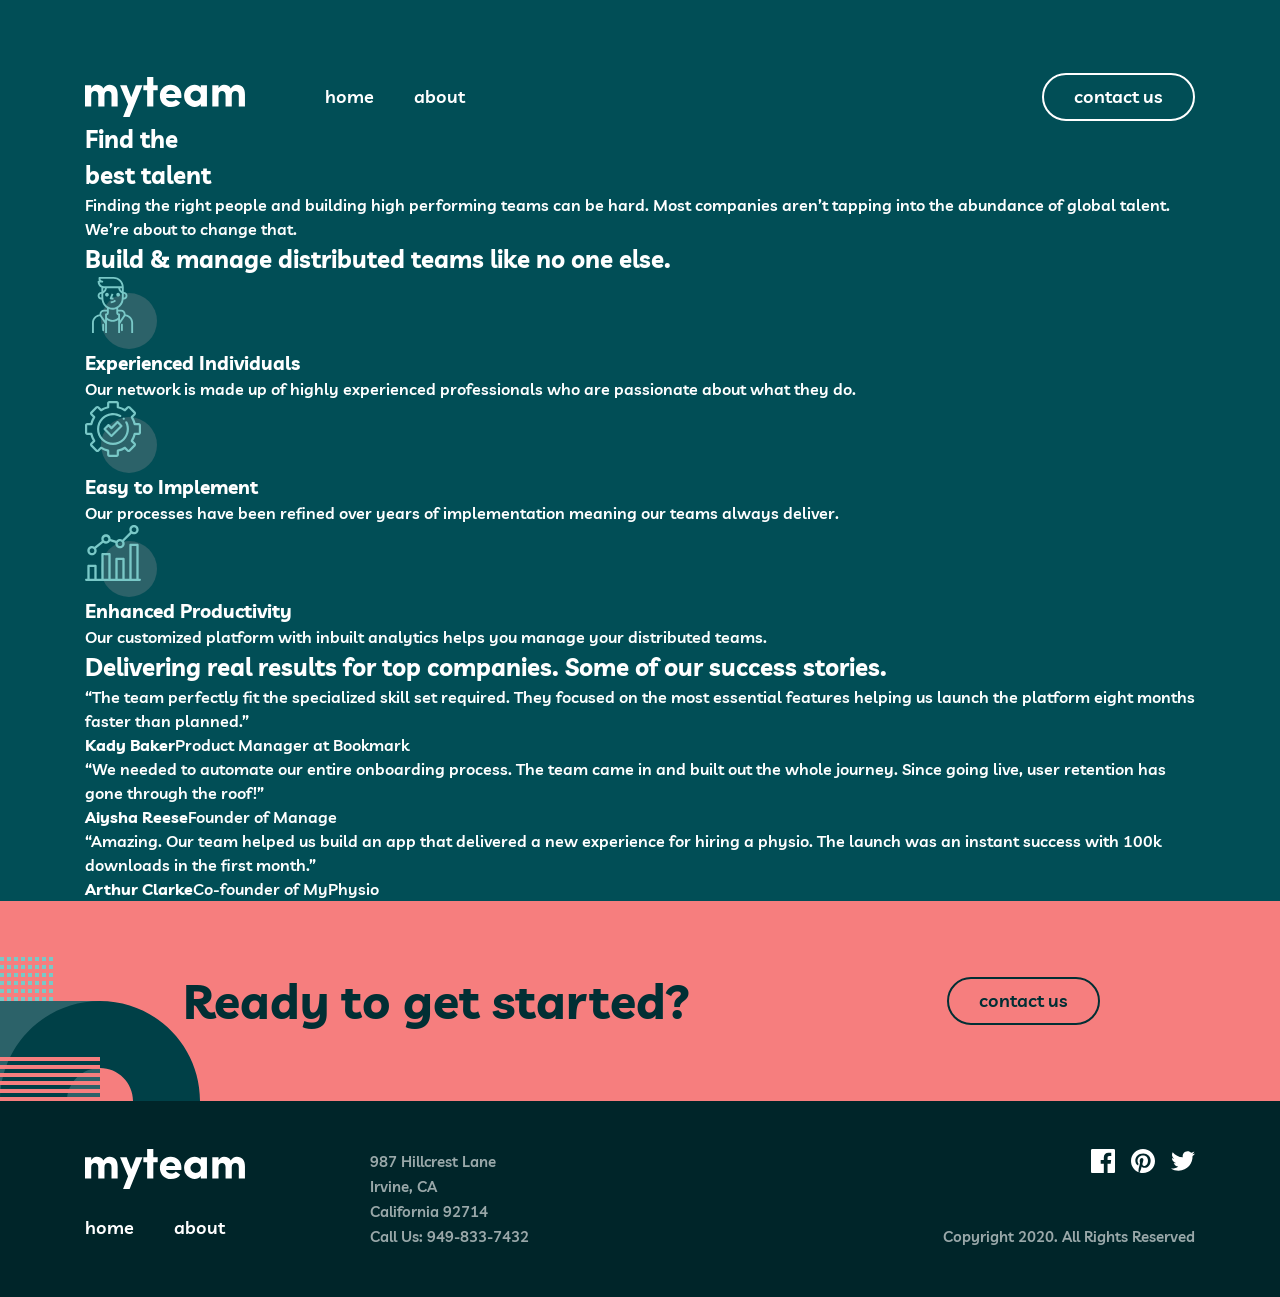
==== commit 2271fb6d: "D09: align CTA & Footer with Figma (fix on top of e3d5192) - CTA: content box 263-1180px, Figma deco" ====
--- a/index.html
+++ b/index.html
@@ -162,7 +162,7 @@
     <footer class="site-footer">
       <div class="container">
         <div class="site-footer__brand">
-          <a class="site-footer__logo" href="index.html" aria-label="myteam – Home">myteam</a>
+          <a class="site-footer__logo" href="index.html" aria-label="myteam – Home"><img src="img/icons/nav-logo.svg" alt="" width="160" height="40" /></a>
           <nav aria-label="Footer navigation">
             <ul class="site-footer__links">
               <li><a href="index.html">home</a></li>
@@ -176,22 +176,15 @@
           >
         </address>
         <div class="site-footer__social">
-          <!-- D09: insert Figma social SVG links with accessible labels. -->
-           <img
-  src="img/icons/footer-social-icons.svg"
-  alt="Facebook, Pinterest and Twitter"
-  width="104"
-  height="28"
-/>
-
-<a href="https://www.facebook.com/"
-   aria-label="Facebook"></a>
-
-<a href="https://www.pinterest.com/"
-   aria-label="Pinterest"></a>
-
-<a href="https://x.com/"
-   aria-label="Twitter"></a>
+          <a href="https://www.facebook.com/" aria-label="myteam on Facebook">
+            <svg width="24" height="24" viewBox="0 0 24 24" aria-hidden="true" focusable="false"><path fill="currentColor" d="M22.675 0L1.325 0C0.593 0 0 0.593 0 1.325L0 22.676C0 23.407 0.593 24 1.325 24L12.82 24L12.82 14.706L9.692 14.706L9.692 11.084L12.82 11.084L12.82 8.413C12.82 5.313 14.713 3.625 17.479 3.625C18.804 3.625 19.942 3.724 20.274 3.768L20.274 7.008L18.356 7.009C16.852 7.009 16.561 7.724 16.561 8.772L16.561 11.085L20.148 11.085L19.681 14.707L16.561 14.707L16.561 24L22.677 24C23.407 24 24 23.407 24 22.675L24 1.325C24 0.593 23.407 0 22.675 0Z"/></svg>
+          </a>
+          <a href="https://www.pinterest.com/" aria-label="myteam on Pinterest">
+            <svg width="24" height="24" viewBox="0 0 24 24" aria-hidden="true" focusable="false"><path fill="currentColor" d="M12 0C5.373 0 0 5.372 0 12C0 17.084 3.163 21.426 7.627 23.174C7.522 22.225 7.427 20.769 7.669 19.733C7.887 18.796 9.076 13.768 9.076 13.768C9.076 13.768 8.717 13.049 8.717 11.986C8.717 10.318 9.684 9.072 10.888 9.072C11.911 9.072 12.406 9.841 12.406 10.762C12.406 11.791 11.751 13.33 11.412 14.757C11.129 15.951 12.011 16.926 13.189 16.926C15.322 16.926 16.961 14.677 16.961 11.431C16.961 8.558 14.897 6.549 11.949 6.549C8.535 6.549 6.531 9.11 6.531 11.756C6.531 12.787 6.928 13.894 7.424 14.494C7.522 14.613 7.536 14.718 7.507 14.839L7.174 16.199C7.121 16.419 7 16.466 6.772 16.36C5.273 15.662 4.336 13.471 4.336 11.711C4.336 7.926 7.086 4.449 12.265 4.449C16.428 4.449 19.663 7.416 19.663 11.38C19.663 15.516 17.056 18.844 13.436 18.844C12.22 18.844 11.077 18.213 10.686 17.466L9.938 20.319C9.667 21.362 8.936 22.669 8.446 23.465C9.57 23.812 10.763 24 12 24C18.627 24 24 18.627 24 12C24 5.372 18.627 0 12 0Z"/></svg>
+          </a>
+          <a href="https://twitter.com/" aria-label="myteam on Twitter">
+            <svg width="24" height="20" viewBox="0 0 24 19.504" aria-hidden="true" focusable="false"><path fill="currentColor" d="M24 2.309C23.117 2.701 22.168 2.965 21.172 3.084C22.189 2.475 22.97 1.51 23.337 0.36C22.386 0.924 21.332 1.334 20.21 1.555C19.313 0.598 18.032 0 16.616 0C13.437 0 11.101 2.966 11.819 6.045C7.728 5.84 4.1 3.88 1.671 0.901C0.381 3.114 1.002 6.009 3.194 7.475C2.388 7.449 1.628 7.228 0.965 6.859C0.911 9.14 2.546 11.274 4.914 11.749C4.221 11.937 3.462 11.981 2.69 11.833C3.316 13.789 5.134 15.212 7.29 15.252C5.22 16.875 2.612 17.6 0 17.292C2.179 18.689 4.768 19.504 7.548 19.504C16.69 19.504 21.855 11.783 21.543 4.858C22.505 4.163 23.34 3.296 24 2.309Z"/></svg>
+          </a>
         </div>
         <small class="site-footer__copy">Copyright 2020. All Rights Reserved</small>
       </div>
--- a/css/global.css
+++ b/css/global.css
@@ -86,123 +86,146 @@
 /* ===== END D01 — NAVIGATION ===== */
 
 /* ===== START D09 — CTA | OWNED SELECTORS: .site-cta and children ===== */
-/* Add only D09 — CTA rules for .site-cta and children here. */
 .site-cta {
   background-color: var(--color-light-coral);
-  padding: 76px 0;
+  background-image: url("../img/decorative/cta-decoration-left.svg");
+  background-repeat: no-repeat;
+  background-position: left bottom;
 }
 
 .site-cta .container {
   display: flex;
+  align-items: center;
   justify-content: space-between;
-  align-items: center;
-  gap: 30px;
+  gap: 2rem;
+  min-height: 12.5rem;
+  padding-inline: 6.125rem 5.9375rem;
 }
 
 .site-cta__title {
+  margin: 0;
+  font-size: 3rem;
+  line-height: 3rem;
   color: var(--color-sacramento-green);
-  font-size: 48px;
-  line-height: 1;
-  margin: 0;
 }
 
 .site-cta__link {
-  display: inline-flex;
+  display: flex;
+  align-items: center;
   justify-content: center;
-  align-items: center;
-  width: 153px;
-  height: 48px;
+  flex-shrink: 0;
+  width: 9.5625rem;
+  height: 3rem;
   border: 2px solid var(--color-sacramento-green);
-  border-radius: 24px;
+  border-radius: 1.5rem;
+  font-size: 1.125rem;
+  line-height: 1.75rem;
   color: var(--color-sacramento-green);
-  text-decoration: none;
-  flex-shrink: 0;
+}
+
+.site-cta__link:hover {
+  background-color: var(--color-sacramento-green);
+  color: var(--color-white);
 }
 /* ===== END D09 — CTA ===== */
 
 /* ===== START D09 — FOOTER | OWNED SELECTORS: .site-footer and children ===== */
-/* Add only D09 — FOOTER rules for .site-footer and children here. */
 .site-footer {
+  padding-block: 3rem;
   background-color: var(--color-dark-green);
-  padding: 48px 0;
 }
 
 .site-footer .container {
   display: grid;
-  grid-template-columns: 1fr 1fr 1fr;
-  gap: 30px;
+  grid-template-columns: 17.8125rem 1fr auto;
+  grid-template-areas:
+    "brand address social"
+    "brand address copy";
+  grid-template-rows: auto 1fr;
 }
 
 .site-footer__brand {
-  display: flex;
-  flex-direction: column;
-  align-items: flex-start;
-  gap: 24px;
+  grid-area: brand;
 }
 
 .site-footer__logo {
-  color: var(--color-white);
-  font-size: 40px;
-  font-weight: 700;
-  text-decoration: none;
-  line-height: 1;
+  display: block;
+  width: 10rem;
+  height: 2.5rem;
+}
+
+.site-footer__logo img {
+  display: block;
+  width: 100%;
+  height: 100%;
 }
 
 .site-footer__links {
   display: flex;
-  gap: 40px;
+  gap: 2.5rem;
+  margin: 1.5625rem 0 0;
+  padding: 0;
   list-style: none;
-  padding: 0;
-  margin: 0;
 }
 
 .site-footer__links a {
-  color: var(--color-white);
-  text-decoration: none;
+  display: block;
+  font-size: 1.125rem;
+  line-height: 1.75rem;
+  color: var(--color-white);
+}
+
+.site-footer__links a:hover {
+  color: var(--color-light-coral);
 }
 
 .site-footer__address {
-  color: var(--color-rapture-blue);
+  grid-area: address;
+  font-size: 0.9375rem;
   font-style: normal;
-  line-height: 1.7;
+  line-height: 1.5625rem;
+  color: var(--color-white);
+  opacity: 0.6;
 }
 
 .site-footer__address a {
   color: inherit;
-  text-decoration: none;
 }
 
 .site-footer__social {
-  display: grid;
-  grid-template-columns: repeat(3, 1fr);
-  position: relative;
-  width: 104px;
-  height: 28px;
-  justify-self: end;
-}
-
-.site-footer__social img {
-  position: absolute;
-  width: 100%;
-  height: 100%;
-  pointer-events: none;
+  grid-area: social;
+  align-self: start;
+  display: flex;
+  align-items: center;
+  justify-content: flex-end;
+  gap: 1rem;
 }
 
 .site-footer__social a {
-  display: block;
-  position: relative;
-  z-index: 1;
-}
-
-.site-footer__social a:focus-visible {
-  outline: 2px solid white;
+  display: flex;
+  align-items: center;
+  justify-content: center;
+  width: 1.5rem;
+  height: 1.5rem;
+  color: var(--color-white);
+}
+
+.site-footer__social a:hover {
+  color: var(--color-light-coral);
+}
+
+.site-footer__social svg {
+  display: block;
 }
 
 .site-footer__copy {
-  grid-column: 3;
+  grid-area: copy;
+  align-self: end;
+  font-size: 0.9375rem;
+  line-height: 1.5625rem;
   text-align: right;
-  color: var(--color-rapture-blue);
-  font-size: 12px;
+  color: var(--color-white);
+  opacity: 0.6;
 }
 /* ===== END D09 — FOOTER ===== */
 
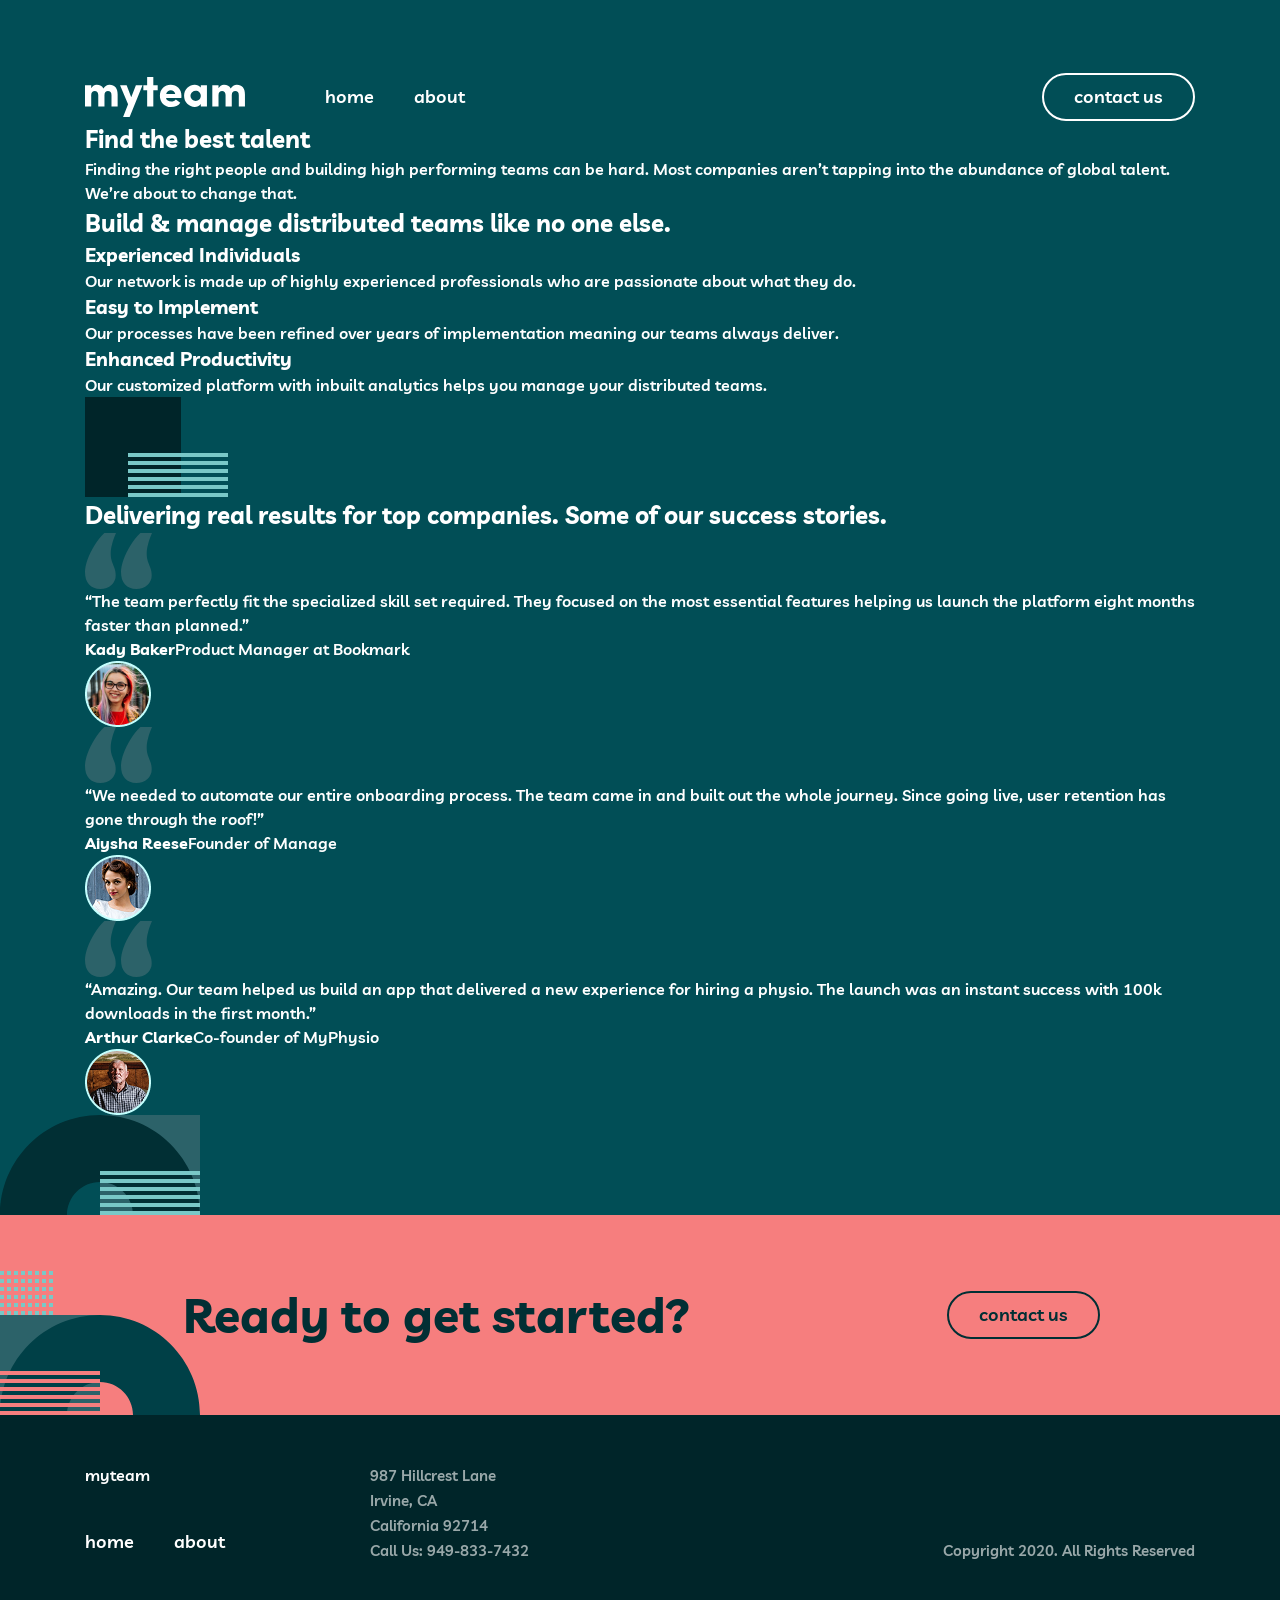
==== commit 69f4e31c: "D04.3 decorations added to the page" ====
--- a/index.html
+++ b/index.html
@@ -55,18 +55,11 @@
       <!-- START D02 / T02 / M02: HOME HERO; only <section class="home-hero">. Navigation is NOT part of this task. -->
       <section class="home-hero" aria-labelledby="home-title">
         <div class="container">
-          <h1 class="home-hero__title" id="home-title">
-            Find the<br />
-            best <span>talent</span>
-          </h1>
-          <div class="home-hero__content">
-            <span class="home-hero__line" aria-hidden="true"></span>
-            <p class="home-hero__text">
-              Finding the right people and building high performing teams can be hard. Most companies aren’t tapping
-              into the abundance of global talent. We’re about to change that.
-            </p>
-          </div>
-
+          <h1 class="home-hero__title" id="home-title">Find the best <span>talent</span></h1>
+          <p class="home-hero__text">
+            Finding the right people and building high performing teams can be hard. Most companies aren’t tapping into
+            the abundance of global talent. We’re about to change that.
+          </p>
           <!-- D02: insert Figma decorative elements here or via scoped CSS. -->
         </div>
       </section>
@@ -81,7 +74,6 @@
           <ul class="home-features__list">
             <li class="home-features__item">
               <!-- D03: add icon exported from Figma. -->
-              <img class="home-features__icon" src="img/icons/icon-person.svg" alt="Person icon" />
               <article class="home-features__content">
                 <h3>Experienced Individuals</h3>
                 <p>Our network is made up of highly experienced professionals who are passionate about what they do.</p>
@@ -89,7 +81,6 @@
             </li>
             <li class="home-features__item">
               <!-- D03: add icon exported from Figma. -->
-              <img class="home-features__icon" src="img/icons/icon-cog.svg" alt="Gear with checkmark icon" />
               <article class="home-features__content">
                 <h3>Easy to Implement</h3>
                 <p>Our processes have been refined over years of implementation meaning our teams always deliver.</p>
@@ -97,7 +88,6 @@
             </li>
             <li class="home-features__item">
               <!-- D03: add icon exported from Figma. -->
-              <img class="home-features__icon" src="img/icons/icon-chart.svg" alt="Productivity chart icon" />
               <article class="home-features__content">
                 <h3>Enhanced Productivity</h3>
                 <p>Our customized platform with inbuilt analytics helps you manage your distributed teams.</p>
@@ -111,12 +101,14 @@
       <!-- START D04 / T04 / M04: HOME TESTIMONIALS; only <section class="home-testimonials">. -->
       <section class="home-testimonials" aria-labelledby="testimonials-title">
         <div class="container">
+          <img class="corner-decorations" src="img/decorative/left-corner.svg" alt="">
           <h2 class="home-testimonials__title" id="testimonials-title">
-            Delivering real results for top companies. Some of our success stories.
+            Delivering real results for top companies. Some of our <span class="title-color"> success stories. </span>
           </h2>
           <div class="home-testimonials__grid">
             <figure class="home-testimonials__item">
               <blockquote>
+                <img class="decorative-caption_svg" src="img/decorative/decorative-captions.svg" alt="caption-svg">
                 <p>
                   “The team perfectly fit the specialized skill set required. They focused on the most essential
                   features helping us launch the platform eight months faster than planned.”
@@ -124,9 +116,11 @@
               </blockquote>
               <figcaption><strong>Kady Baker</strong><span>Product Manager at Bookmark</span></figcaption>
               <!-- D04: add Kady portrait from Figma. -->
+               <img src="img/clients/kady-baker-testimonials.png.png" alt="kady-baker">
             </figure>
             <figure class="home-testimonials__item">
               <blockquote>
+              <img class="decorative-caption_svg" src="img/decorative/decorative-captions.svg" alt="caption-svg">
                 <p>
                   “We needed to automate our entire onboarding process. The team came in and built out the whole
                   journey. Since going live, user retention has gone through the roof!”
@@ -134,9 +128,11 @@
               </blockquote>
               <figcaption><strong>Aiysha Reese</strong><span>Founder of Manage</span></figcaption>
               <!-- D04: add Aiysha portrait from Figma. -->
+               <img src="img/clients/aiysha-reese_testimonials.png.png" alt="aiysha-reese">
             </figure>
             <figure class="home-testimonials__item">
               <blockquote>
+                <img class="decorative-caption_svg" src="img/decorative/decorative-captions.svg" alt="caption-svg">
                 <p>
                   “Amazing. Our team helped us build an app that delivered a new experience for hiring a physio. The
                   launch was an instant success with 100k downloads in the first month.”
@@ -144,9 +140,11 @@
               </blockquote>
               <figcaption><strong>Arthur Clarke</strong><span>Co-founder of MyPhysio</span></figcaption>
               <!-- D04: add Arthur portrait from Figma. -->
+               <img class="caption" src="img/clients/arthur-clarke_testimonials.png.png" alt="arthur-clarke">
             </figure>
           </div>
         </div>
+        <img class="right-corner_oval" src="img/decorative/oval-corner-decoration.svg" alt="right-corner_decoration">
       </section>
       <!-- END D04 / T04 / M04: HOME TESTIMONIALS -->
     </main>
@@ -162,7 +160,7 @@
     <footer class="site-footer">
       <div class="container">
         <div class="site-footer__brand">
-          <a class="site-footer__logo" href="index.html" aria-label="myteam – Home"><img src="img/icons/nav-logo.svg" alt="" width="160" height="40" /></a>
+          <a class="site-footer__logo" href="index.html" aria-label="myteam – Home">myteam</a>
           <nav aria-label="Footer navigation">
             <ul class="site-footer__links">
               <li><a href="index.html">home</a></li>
@@ -176,15 +174,7 @@
           >
         </address>
         <div class="site-footer__social">
-          <a href="https://www.facebook.com/" aria-label="myteam on Facebook">
-            <svg width="24" height="24" viewBox="0 0 24 24" aria-hidden="true" focusable="false"><path fill="currentColor" d="M22.675 0L1.325 0C0.593 0 0 0.593 0 1.325L0 22.676C0 23.407 0.593 24 1.325 24L12.82 24L12.82 14.706L9.692 14.706L9.692 11.084L12.82 11.084L12.82 8.413C12.82 5.313 14.713 3.625 17.479 3.625C18.804 3.625 19.942 3.724 20.274 3.768L20.274 7.008L18.356 7.009C16.852 7.009 16.561 7.724 16.561 8.772L16.561 11.085L20.148 11.085L19.681 14.707L16.561 14.707L16.561 24L22.677 24C23.407 24 24 23.407 24 22.675L24 1.325C24 0.593 23.407 0 22.675 0Z"/></svg>
-          </a>
-          <a href="https://www.pinterest.com/" aria-label="myteam on Pinterest">
-            <svg width="24" height="24" viewBox="0 0 24 24" aria-hidden="true" focusable="false"><path fill="currentColor" d="M12 0C5.373 0 0 5.372 0 12C0 17.084 3.163 21.426 7.627 23.174C7.522 22.225 7.427 20.769 7.669 19.733C7.887 18.796 9.076 13.768 9.076 13.768C9.076 13.768 8.717 13.049 8.717 11.986C8.717 10.318 9.684 9.072 10.888 9.072C11.911 9.072 12.406 9.841 12.406 10.762C12.406 11.791 11.751 13.33 11.412 14.757C11.129 15.951 12.011 16.926 13.189 16.926C15.322 16.926 16.961 14.677 16.961 11.431C16.961 8.558 14.897 6.549 11.949 6.549C8.535 6.549 6.531 9.11 6.531 11.756C6.531 12.787 6.928 13.894 7.424 14.494C7.522 14.613 7.536 14.718 7.507 14.839L7.174 16.199C7.121 16.419 7 16.466 6.772 16.36C5.273 15.662 4.336 13.471 4.336 11.711C4.336 7.926 7.086 4.449 12.265 4.449C16.428 4.449 19.663 7.416 19.663 11.38C19.663 15.516 17.056 18.844 13.436 18.844C12.22 18.844 11.077 18.213 10.686 17.466L9.938 20.319C9.667 21.362 8.936 22.669 8.446 23.465C9.57 23.812 10.763 24 12 24C18.627 24 24 18.627 24 12C24 5.372 18.627 0 12 0Z"/></svg>
-          </a>
-          <a href="https://twitter.com/" aria-label="myteam on Twitter">
-            <svg width="24" height="20" viewBox="0 0 24 19.504" aria-hidden="true" focusable="false"><path fill="currentColor" d="M24 2.309C23.117 2.701 22.168 2.965 21.172 3.084C22.189 2.475 22.97 1.51 23.337 0.36C22.386 0.924 21.332 1.334 20.21 1.555C19.313 0.598 18.032 0 16.616 0C13.437 0 11.101 2.966 11.819 6.045C7.728 5.84 4.1 3.88 1.671 0.901C0.381 3.114 1.002 6.009 3.194 7.475C2.388 7.449 1.628 7.228 0.965 6.859C0.911 9.14 2.546 11.274 4.914 11.749C4.221 11.937 3.462 11.981 2.69 11.833C3.316 13.789 5.134 15.212 7.29 15.252C5.22 16.875 2.612 17.6 0 17.292C2.179 18.689 4.768 19.504 7.548 19.504C16.69 19.504 21.855 11.783 21.543 4.858C22.505 4.163 23.34 3.296 24 2.309Z"/></svg>
-          </a>
+          <!-- D09: insert Figma social SVG links with accessible labels. -->
         </div>
         <small class="site-footer__copy">Copyright 2020. All Rights Reserved</small>
       </div>
--- a/css/style.css
+++ b/css/style.css
@@ -13,10 +13,18 @@
 /* ===== START D04 — HOME TESTIMONIALS | OWNED SELECTORS: .home-testimonials and children ===== */
 @media (min-width: 1440px) {
   .home-testimonials__title {
+    position: relative;
     text-align: center;
     font-size: 48px;
     margin-bottom: 59px;
+    margin-left: 160px;
   }
+
+   .title-color{
+    color: #79C8C7;
+    font-style: normal;
+  }
+
   .home-testimonials__grid {
     display: grid;
     grid-template-columns: repeat(3, minmax(0, 1fr));
@@ -24,17 +32,53 @@
     gap: 33px;
     text-align: center;
   }
+
   .home-testimonials__item {
     display: flex;
     flex-direction: column;
     align-items: center;
     gap: 24px;
   }
+
   figcaption {
     display: grid;
   }
+
   span{
     font-style: italic;
+  }
+
+  .decorative-caption_svg {
+    position: absolute;
+    top: -20px;
+    left: 50%;
+    transform: translateX(-50%);
+  }
+
+  .home-testimonials__item blockquote {
+    position: relative;
+  }
+
+  .home-testimonials__item blockquote p {
+    position: relative;
+  
+  }
+ 
+  .right-corner_oval{
+    position: absolute;
+    margin-top: 55px;
+    right: 0;
+    z-index: 0;
+  }
+
+  .home-testimonials{
+    position: relative;
+    margin-bottom: 166px;
+    margin-top: 122px;
+  }
+
+  figcaption strong{
+    color: #79C8C7;
   }
   }
 
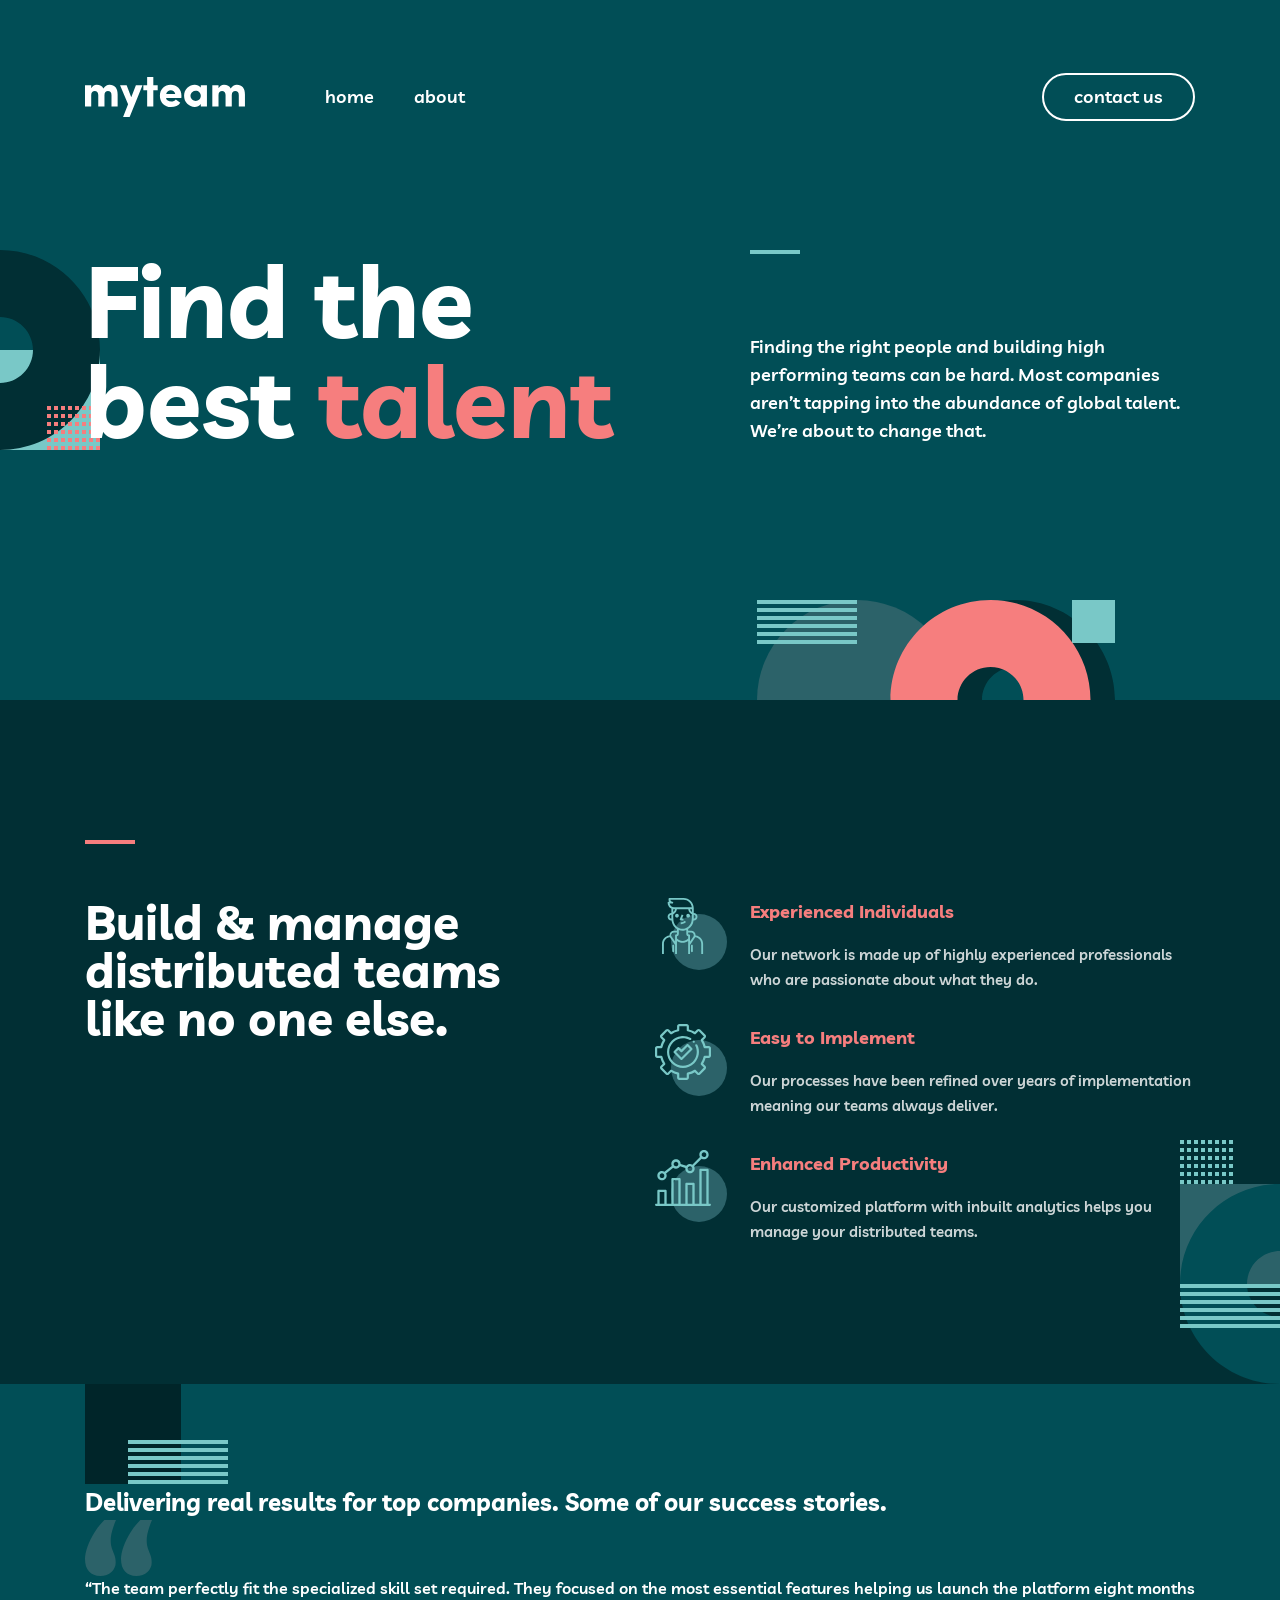
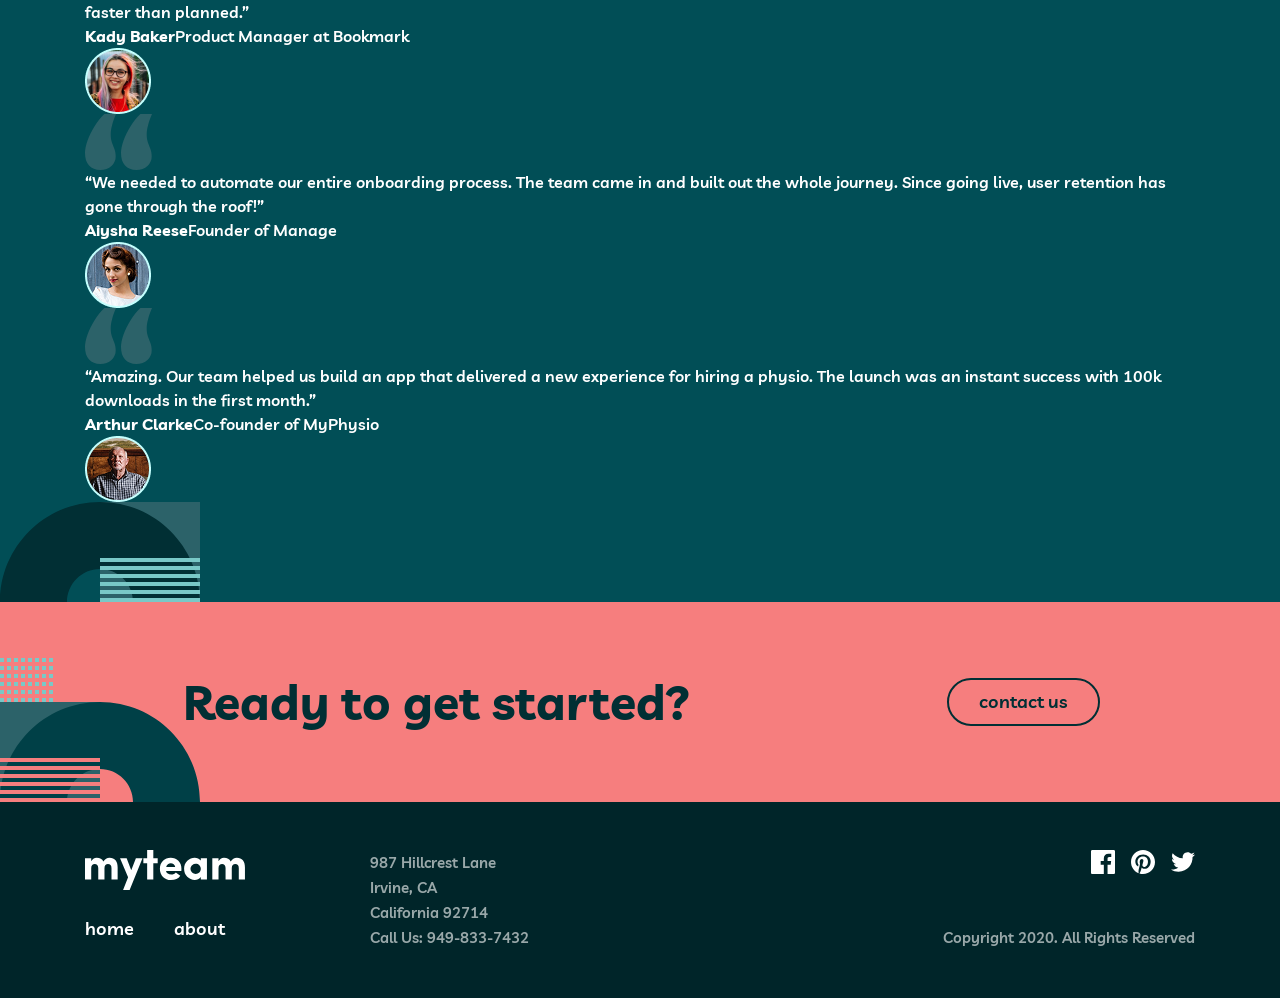
==== commit 48b11627: "task D04 merged to main" ====
--- a/index.html
+++ b/index.html
@@ -55,11 +55,18 @@
       <!-- START D02 / T02 / M02: HOME HERO; only <section class="home-hero">. Navigation is NOT part of this task. -->
       <section class="home-hero" aria-labelledby="home-title">
         <div class="container">
-          <h1 class="home-hero__title" id="home-title">Find the best <span>talent</span></h1>
-          <p class="home-hero__text">
-            Finding the right people and building high performing teams can be hard. Most companies aren’t tapping into
-            the abundance of global talent. We’re about to change that.
-          </p>
+          <h1 class="home-hero__title" id="home-title">
+            Find the<br />
+            best <span>talent</span>
+          </h1>
+          <div class="home-hero__content">
+            <span class="home-hero__line" aria-hidden="true"></span>
+            <p class="home-hero__text">
+              Finding the right people and building high performing teams can be hard. Most companies aren’t tapping
+              into the abundance of global talent. We’re about to change that.
+            </p>
+          </div>
+
           <!-- D02: insert Figma decorative elements here or via scoped CSS. -->
         </div>
       </section>
@@ -74,6 +81,7 @@
           <ul class="home-features__list">
             <li class="home-features__item">
               <!-- D03: add icon exported from Figma. -->
+              <img class="home-features__icon" src="img/icons/icon-person.svg" alt="Person icon" />
               <article class="home-features__content">
                 <h3>Experienced Individuals</h3>
                 <p>Our network is made up of highly experienced professionals who are passionate about what they do.</p>
@@ -81,6 +89,7 @@
             </li>
             <li class="home-features__item">
               <!-- D03: add icon exported from Figma. -->
+              <img class="home-features__icon" src="img/icons/icon-cog.svg" alt="Gear with checkmark icon" />
               <article class="home-features__content">
                 <h3>Easy to Implement</h3>
                 <p>Our processes have been refined over years of implementation meaning our teams always deliver.</p>
@@ -88,6 +97,7 @@
             </li>
             <li class="home-features__item">
               <!-- D03: add icon exported from Figma. -->
+              <img class="home-features__icon" src="img/icons/icon-chart.svg" alt="Productivity chart icon" />
               <article class="home-features__content">
                 <h3>Enhanced Productivity</h3>
                 <p>Our customized platform with inbuilt analytics helps you manage your distributed teams.</p>
@@ -160,7 +170,7 @@
     <footer class="site-footer">
       <div class="container">
         <div class="site-footer__brand">
-          <a class="site-footer__logo" href="index.html" aria-label="myteam – Home">myteam</a>
+          <a class="site-footer__logo" href="index.html" aria-label="myteam – Home"><img src="img/icons/nav-logo.svg" alt="" width="160" height="40" /></a>
           <nav aria-label="Footer navigation">
             <ul class="site-footer__links">
               <li><a href="index.html">home</a></li>
@@ -174,7 +184,15 @@
           >
         </address>
         <div class="site-footer__social">
-          <!-- D09: insert Figma social SVG links with accessible labels. -->
+          <a href="https://www.facebook.com/" aria-label="myteam on Facebook">
+            <svg width="24" height="24" viewBox="0 0 24 24" aria-hidden="true" focusable="false"><path fill="currentColor" d="M22.675 0L1.325 0C0.593 0 0 0.593 0 1.325L0 22.676C0 23.407 0.593 24 1.325 24L12.82 24L12.82 14.706L9.692 14.706L9.692 11.084L12.82 11.084L12.82 8.413C12.82 5.313 14.713 3.625 17.479 3.625C18.804 3.625 19.942 3.724 20.274 3.768L20.274 7.008L18.356 7.009C16.852 7.009 16.561 7.724 16.561 8.772L16.561 11.085L20.148 11.085L19.681 14.707L16.561 14.707L16.561 24L22.677 24C23.407 24 24 23.407 24 22.675L24 1.325C24 0.593 23.407 0 22.675 0Z"/></svg>
+          </a>
+          <a href="https://www.pinterest.com/" aria-label="myteam on Pinterest">
+            <svg width="24" height="24" viewBox="0 0 24 24" aria-hidden="true" focusable="false"><path fill="currentColor" d="M12 0C5.373 0 0 5.372 0 12C0 17.084 3.163 21.426 7.627 23.174C7.522 22.225 7.427 20.769 7.669 19.733C7.887 18.796 9.076 13.768 9.076 13.768C9.076 13.768 8.717 13.049 8.717 11.986C8.717 10.318 9.684 9.072 10.888 9.072C11.911 9.072 12.406 9.841 12.406 10.762C12.406 11.791 11.751 13.33 11.412 14.757C11.129 15.951 12.011 16.926 13.189 16.926C15.322 16.926 16.961 14.677 16.961 11.431C16.961 8.558 14.897 6.549 11.949 6.549C8.535 6.549 6.531 9.11 6.531 11.756C6.531 12.787 6.928 13.894 7.424 14.494C7.522 14.613 7.536 14.718 7.507 14.839L7.174 16.199C7.121 16.419 7 16.466 6.772 16.36C5.273 15.662 4.336 13.471 4.336 11.711C4.336 7.926 7.086 4.449 12.265 4.449C16.428 4.449 19.663 7.416 19.663 11.38C19.663 15.516 17.056 18.844 13.436 18.844C12.22 18.844 11.077 18.213 10.686 17.466L9.938 20.319C9.667 21.362 8.936 22.669 8.446 23.465C9.57 23.812 10.763 24 12 24C18.627 24 24 18.627 24 12C24 5.372 18.627 0 12 0Z"/></svg>
+          </a>
+          <a href="https://twitter.com/" aria-label="myteam on Twitter">
+            <svg width="24" height="20" viewBox="0 0 24 19.504" aria-hidden="true" focusable="false"><path fill="currentColor" d="M24 2.309C23.117 2.701 22.168 2.965 21.172 3.084C22.189 2.475 22.97 1.51 23.337 0.36C22.386 0.924 21.332 1.334 20.21 1.555C19.313 0.598 18.032 0 16.616 0C13.437 0 11.101 2.966 11.819 6.045C7.728 5.84 4.1 3.88 1.671 0.901C0.381 3.114 1.002 6.009 3.194 7.475C2.388 7.449 1.628 7.228 0.965 6.859C0.911 9.14 2.546 11.274 4.914 11.749C4.221 11.937 3.462 11.981 2.69 11.833C3.316 13.789 5.134 15.212 7.29 15.252C5.22 16.875 2.612 17.6 0 17.292C2.179 18.689 4.768 19.504 7.548 19.504C16.69 19.504 21.855 11.783 21.543 4.858C22.505 4.163 23.34 3.296 24 2.309Z"/></svg>
+          </a>
         </div>
         <small class="site-footer__copy">Copyright 2020. All Rights Reserved</small>
       </div>
--- a/css/style.css
+++ b/css/style.css
@@ -4,9 +4,149 @@
 
 /* ===== START D02 — HOME HERO | OWNED SELECTORS: .home-hero and children ===== */
 /* Add only D02 — HOME HERO rules for .home-hero and children here. */
+.home-hero {
+  min-height: 36.19rem;
+  background-image:
+    url("../img/decorative/bg-home-hero-left.svg"),
+    url("../img/decorative/bg-home-hero-bottom.svg");
+  background-repeat: no-repeat;
+  background-position:
+    left 0px top 129px,
+    right 165px bottom;
+}
+
+.home-hero .container {
+  display: grid;
+  grid-template-columns: 39.6875rem 27.8125rem;
+  column-gap: 1.875rem;
+  align-items: start;
+  padding-top: 8.0625rem;
+}
+
+.home-hero__title,
+.home-hero__content {
+  min-width: 0;
+}
+
+.home-hero__title {
+  font-size: 6.25rem;
+  font-weight: 700;
+  line-height: 1;
+}
+
+.home-hero__title span {
+  color: var(--color-light-coral);
+}
+
+.home-hero__content {
+  display: flex;
+  flex-direction: column;
+  align-items: flex-start;
+}
+
+.home-hero__line {
+  display: block;
+  width: 3.125rem;
+  height: 0.25rem;
+  background-color: var(--color-rapture-blue);
+}
+
+.home-hero__text {
+  font-size: 1.125rem;
+  font-weight: 600;
+  line-height: 1.75rem;
+  margin-top: 4.9375rem;
+}
+
 /* ===== END D02 — HOME HERO ===== */
 
 /* ===== START D03 — HOME BENEFITS | OWNED SELECTORS: .home-features and children ===== */
+.home-features {
+  padding-block: 8.75rem;
+  background-color: var(--color-sacramento-green);
+  position: relative;
+  overflow: hidden;
+}
+
+.home-features::after {
+  content: "";
+  position: absolute;
+  bottom: 0;
+  right: -6.25rem;
+  width: 12.5rem;
+  height: 15.25rem;
+  background-image: url("../img/decorative/bg-pattern-home-benefits.svg");
+  background-repeat: no-repeat;
+  background-size: contain;
+  pointer-events: none;
+}
+
+.home-features > .container {
+  display: grid;
+  grid-template-columns: minmax(0, 27.8125rem) minmax(0, 33.75rem);
+  column-gap: 7.8125rem;
+  align-items: start;
+}
+
+.home-features__title {
+  margin-top: 3.625rem;
+  font-size: 3rem;
+  line-height: 3rem;
+  position: relative;
+}
+
+.home-features__title::before {
+  content: "";
+  position: absolute;
+  top: -3.625rem;
+  left: 0;
+  width: 3.125rem;
+  height: 0.25rem;
+  background-color: var(--color-light-coral);
+}
+
+.home-features__list {
+  display: flex;
+  flex-direction: column;
+  gap: 2rem;
+  margin-top: 3.625rem;
+  list-style: none;
+  padding: 0;
+}
+
+.home-features__item {
+  display: flex;
+  align-items: flex-start;
+  gap: 1.4375rem;
+}
+
+.home-features__icon {
+  width: 4.5rem;
+  height: 4.5rem;
+  flex-shrink: 0;
+}
+
+.home-features__content {
+  display: flex;
+  flex-direction: column;
+  gap: 1rem;
+  min-width: 0;
+}
+
+.home-features__content h3 {
+  margin: 0;
+  font-size: 1.125rem;
+  line-height: 1.75rem;
+  color: var(--color-light-coral);
+}
+
+.home-features__content p {
+  margin: 0;
+  font-size: 0.9375rem;
+  line-height: 1.5625rem;
+  opacity: 0.8;
+}
+
 /* Add only D03 — HOME BENEFITS rules for .home-features and children here. */
 /* ===== END D03 — HOME BENEFITS ===== */
 
@@ -86,7 +226,6 @@
 /* Add only D04 — HOME TESTIMONIALS rules for .home-testimonials and children here. */
 /* ===== END D04 — HOME TESTIMONIALS ===== */
 
-
 /* =================== TABLET | 1023px and below =================== */
 
 /* ===== START T02 — HOME HERO | OWNED SELECTORS: .home-hero and children ===== */
@@ -107,7 +246,6 @@
 }
 /* ===== END T04 — HOME TESTIMONIALS ===== */
 
-
 /* =================== MOBILE | 767px and below =================== */
 
 /* ===== START M02 — HOME HERO | OWNED SELECTORS: .home-hero and children ===== */
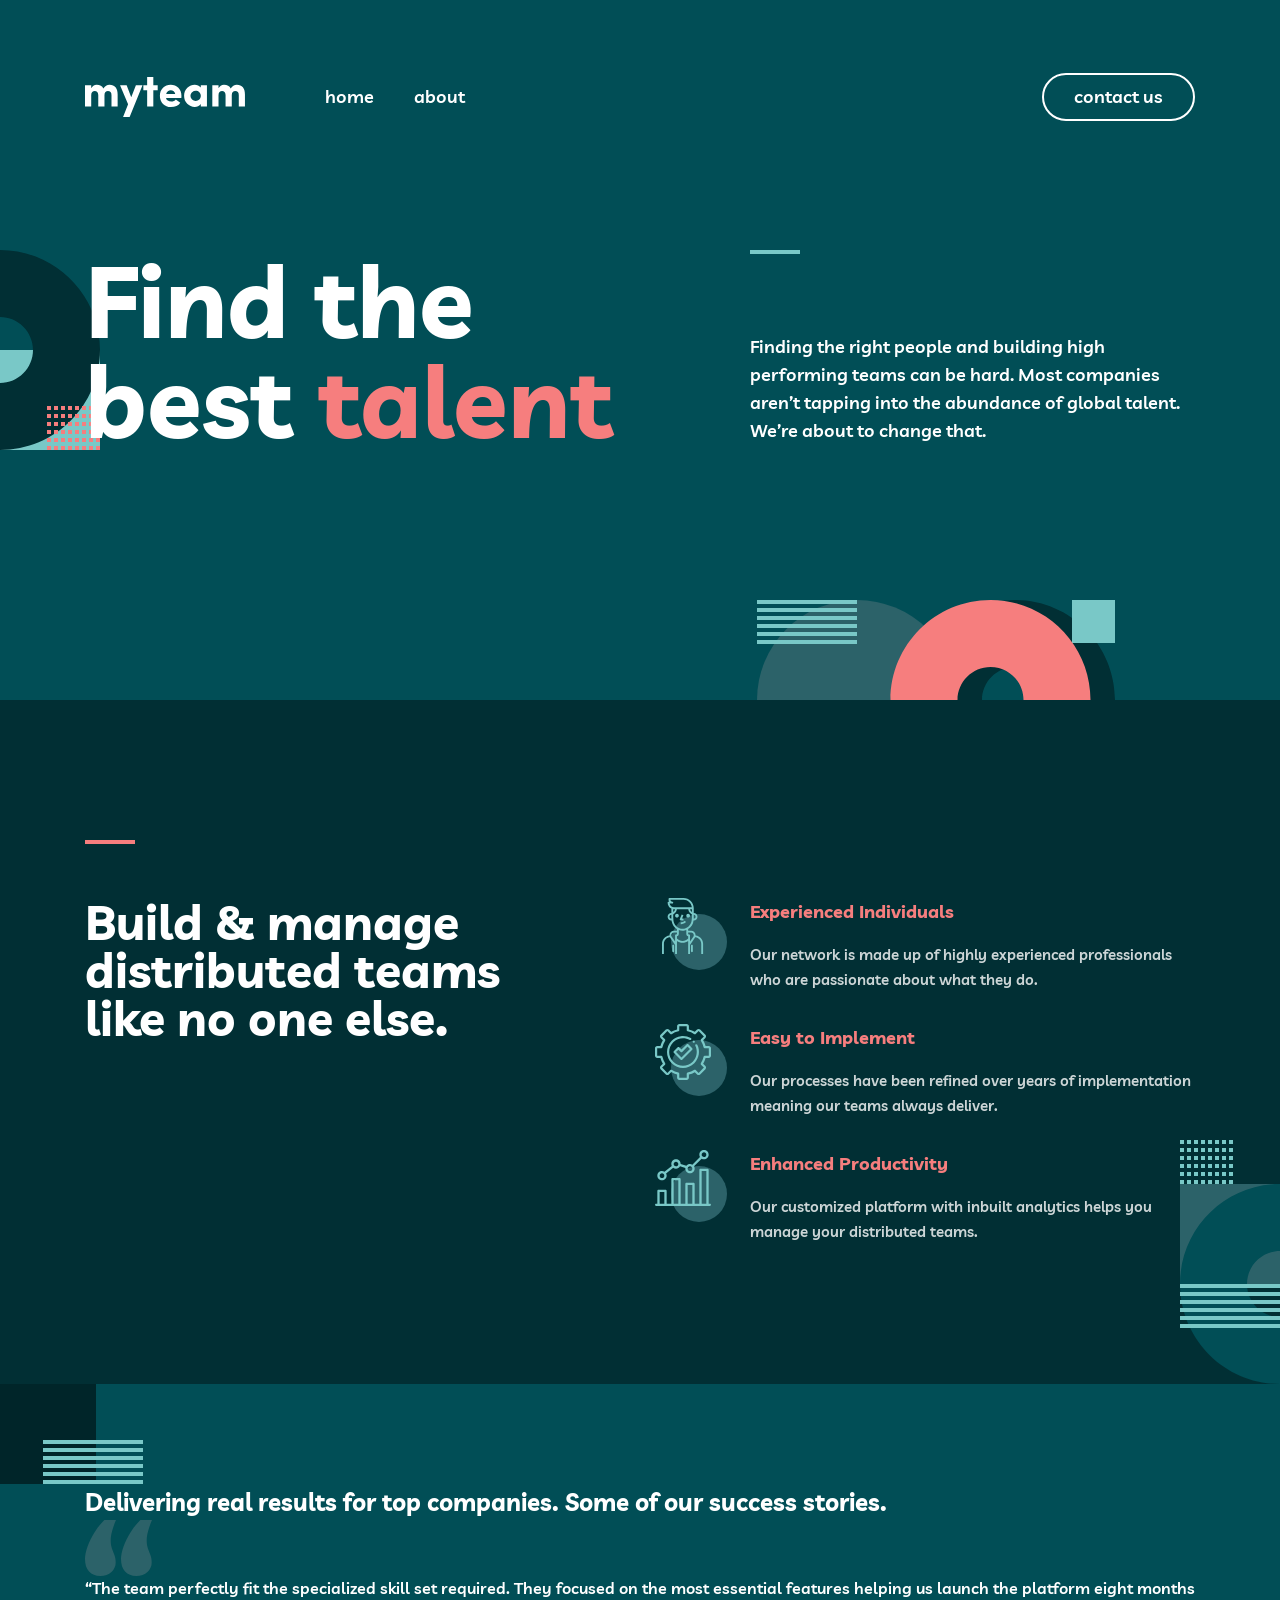
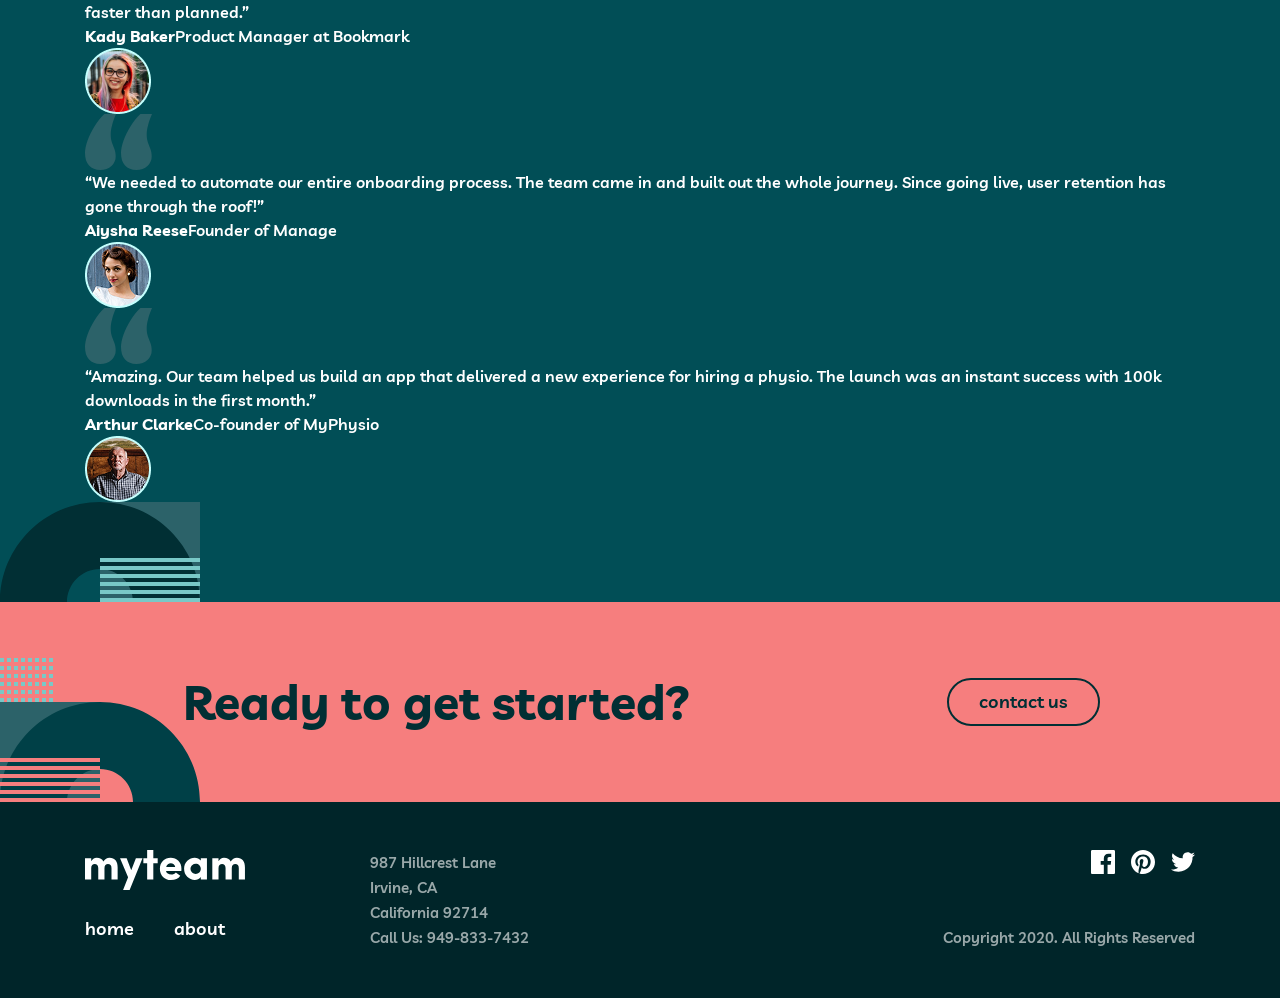
==== commit 1635e9ba: "adjusted home testimonials design" ====
--- a/index.html
+++ b/index.html
@@ -110,8 +110,8 @@
 
       <!-- START D04 / T04 / M04: HOME TESTIMONIALS; only <section class="home-testimonials">. -->
       <section class="home-testimonials" aria-labelledby="testimonials-title">
+        <img class="corner-decorations" src="img/decorative/left-corner.svg" alt="left-corner_decoration">
         <div class="container">
-          <img class="corner-decorations" src="img/decorative/left-corner.svg" alt="">
           <h2 class="home-testimonials__title" id="testimonials-title">
             Delivering real results for top companies. Some of our <span class="title-color"> success stories. </span>
           </h2>
--- a/css/style.css
+++ b/css/style.css
@@ -208,7 +208,12 @@
     position: absolute;
     margin-top: 55px;
     right: 0;
-    z-index: 0;
+    transform: translateY(10%);
+  }
+
+  .corner-decorations {
+    position: absolute;
+    transform: translateY(-125%);
   }
 
   .home-testimonials{
